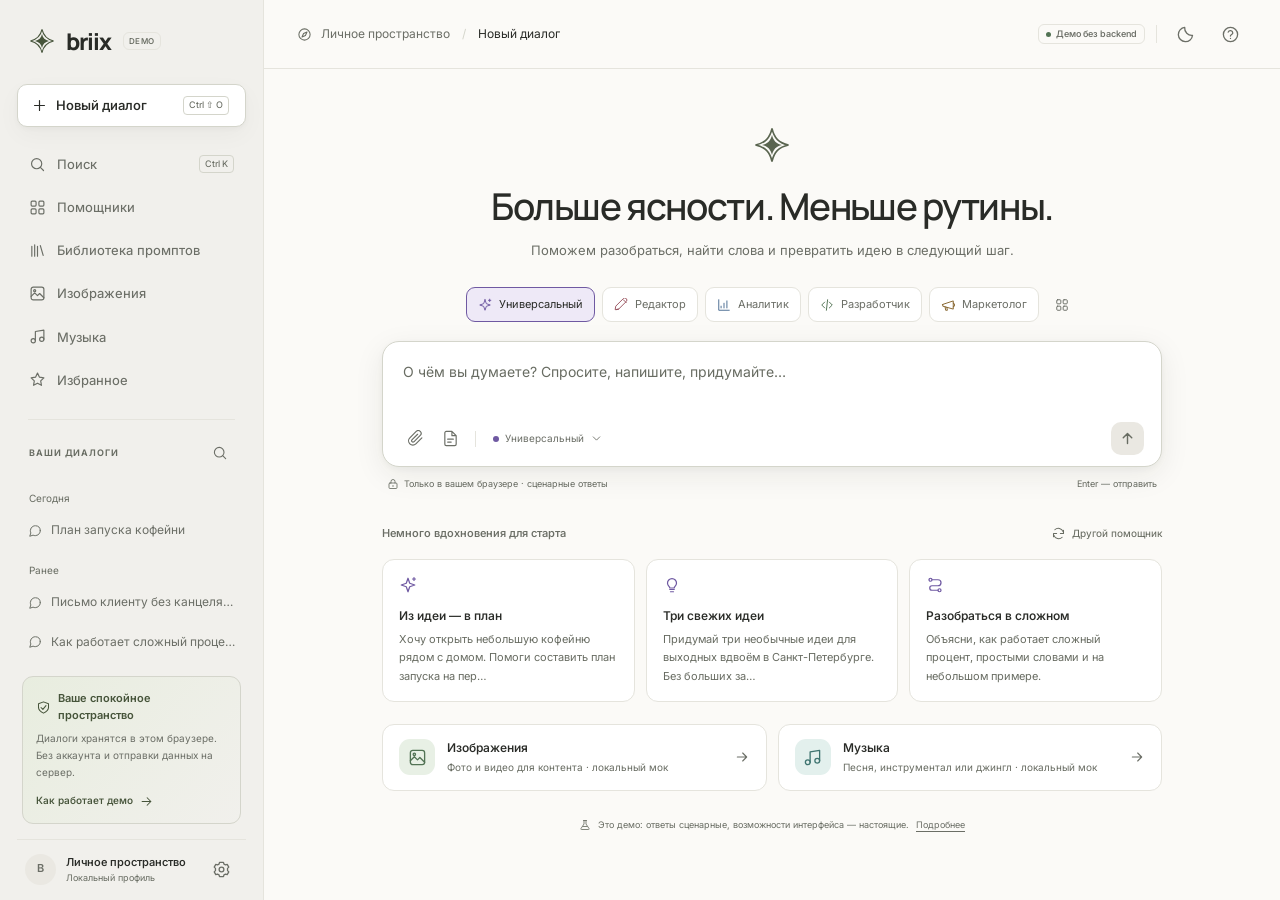
==== index.html @ 5832ba16 "Merge pull request #29 from bestdeejay-design/feat/media-live feat: приватный live-контур медиа-помо" ====
<!doctype html>
<html lang="ru">
<head>
  <meta charset="utf-8">
  <meta name="viewport" content="width=device-width, initial-scale=1, viewport-fit=cover">
  <meta name="theme-color" content="#fbfaf7">
  <meta name="description" content="BRIIX — пространство для идей. Выберите помощника, попробуйте диалог и сохраните удачный результат. Интерактивное демо без backend.">
  <meta name="robots" content="noindex, nofollow">
  <title>BRIIX — ваше пространство для идей</title>
  <link rel="icon" type="image/svg+xml" href="site/assets/img/favicon.svg">
  <link rel="stylesheet" href="demo.css">
  <link rel="stylesheet" href="media.css">
  <link rel="stylesheet" href="music.css">
  <script>
    document.documentElement.classList.add('js');
    try {
      const saved = JSON.parse(localStorage.getItem('briix-workspace-v2') || '{}');
      const requested = saved.settings?.theme;
      const theme = ['light', 'dark', 'system'].includes(requested) ? requested : 'light';
      document.documentElement.dataset.theme = theme === 'system' ? (matchMedia('(prefers-color-scheme: dark)').matches ? 'dark' : 'light') : theme;
    } catch (_) { document.documentElement.dataset.theme = 'light'; }
  </script>
</head>
<body>
  <a class="skip-link" href="#main-content">Перейти к содержимому</a>
  <div class="workspace" id="workspace">
    <aside class="sidebar" id="sidebar" aria-label="Навигация и история диалогов"></aside>
    <div class="main-shell">
      <header class="topbar" id="topbar"></header>
      <main id="main-content" class="main-content" tabindex="-1"></main>
    </div>
  </div>
  <button class="sidebar-scrim" id="sidebar-scrim" aria-label="Закрыть меню" hidden></button>
  <dialog class="modal" id="modal" aria-labelledby="modal-title"></dialog>
  <dialog class="search-modal" id="search-modal" aria-label="Поиск по пространству"></dialog>
  <div class="toast-region" id="toasts" role="status" aria-live="polite" aria-atomic="false"></div>
  <input type="file" id="file-input" multiple accept=".txt,.md,.csv,.json,.pdf,.png,.jpg,.jpeg,.webp" hidden>
  <input type="file" id="import-input" accept=".json,application/json" hidden>
  <noscript><div class="noscript">Для интерактивного демо нужен JavaScript. Всё работает локально, без регистрации и отправки данных на сервер.</div></noscript>
  <script src="demo-data.js"></script>
  <script src="media.js"></script>
  <script src="music.js"></script>
  <script src="media-live.js"></script>
  <script src="demo.js"></script>
</body>
</html>
---- demo.css ----
/* BRIIX workspace — self-contained demo, local fonts, no external assets. */
[hidden] { display: none !important; }
@font-face { font-family: Inter; font-style: normal; font-display: swap; font-weight: 100 900; src: url('site/assets/fonts/inter-cyrillic-wght-normal.woff2') format('woff2'); unicode-range: U+0301,U+0400-045F,U+0490-0491,U+04B0-04B1,U+2116; }
@font-face { font-family: Inter; font-style: normal; font-display: swap; font-weight: 100 900; src: url('site/assets/fonts/inter-latin-wght-normal.woff2') format('woff2'); unicode-range: U+0000-00FF,U+0131,U+0152-0153,U+02BB-02BC,U+02C6,U+02DA,U+02DC,U+0304,U+0308,U+0329,U+2000-206F,U+20AC,U+2122,U+2191,U+2193,U+2212,U+2215,U+FEFF,U+FFFD; }
@font-face { font-family: Manrope; font-style: normal; font-display: swap; font-weight: 200 800; src: url('site/assets/fonts/manrope-cyrillic-wght-normal.woff2') format('woff2'); unicode-range: U+0301,U+0400-045F,U+0490-0491,U+04B0-04B1,U+2116; }
@font-face { font-family: Manrope; font-style: normal; font-display: swap; font-weight: 200 800; src: url('site/assets/fonts/manrope-latin-wght-normal.woff2') format('woff2'); unicode-range: U+0000-00FF,U+0131,U+0152-0153,U+02BB-02BC,U+02C6,U+02DA,U+02DC,U+0304,U+0308,U+0329,U+2000-206F,U+20AC,U+2122,U+2191,U+2193,U+2212,U+2215,U+FEFF,U+FFFD; }
:root {
  color-scheme: light;
  --bg: #fbfaf7; --sidebar: #f1f0ec; --surface: #ffffff; --surface-2: #f5f4f0; --surface-3: #eae8e2;
  --ink: #292b27; --muted: #6b6e66; --faint: #686c62; --line: #e5e4dd; --line-strong: #d4d5cb;
  --accent: #5a6550; --accent-hover: #46513d; --accent-soft: #e8eddf; --accent-ink: #46543a; --on-accent: #ffffff;
  --violet: #6f59a2; --violet-soft: #eee9f7; --rose: #99545f; --rose-soft: #f7e9ec;
  --blue: #4b6e93; --blue-soft: #e7eff7; --green: #527354; --green-soft: #e8f0e5;
  --amber: #87652e; --amber-soft: #f6eedc; --teal: #3e7470; --teal-soft: #e3f0ed;
  --danger: #b45147; --danger-soft: #f9eae7; --warning: #805b20; --warning-soft: #f7f0df;
  --code-bg: #282d29; --code-ink: #e5eade; --overlay: rgba(30, 34, 28, .32);
  --shadow-sm: 0 2px 5px rgba(37, 42, 31, .03), 0 8px 24px rgba(37, 42, 31, .035);
  --shadow-md: 0 8px 30px rgba(37, 42, 31, .08), 0 2px 6px rgba(37, 42, 31, .04);
  --shadow-lg: 0 24px 90px rgba(25, 30, 22, .18);
  --font: Inter, -apple-system, BlinkMacSystemFont, 'Segoe UI', sans-serif;
  --display: Manrope, Inter, sans-serif; --mono: 'SFMono-Regular', Consolas, 'Liberation Mono', monospace;
  --sidebar-w: 264px; --radius: 14px; --reader-size: 14px;
  --ease-out: cubic-bezier(.22, 1, .36, 1); --ease-standard: cubic-bezier(.2, 0, 0, 1);
  --motion-fast: .16s; --motion-base: .24s; --motion-reveal: .4s;
  --code-line: rgba(255, 255, 255, .1); --code-hover: rgba(255, 255, 255, .1); --switch-shadow: rgba(0, 0, 0, .12);
}
[data-theme='dark'] {
  color-scheme: dark;
  /* Премиальный матовый чёрный: 3 нейтральные ступени (near-black, Geist/Linear-паттерн),
     без hue в фоне/карточках/линиях. Глубину дают rgba-бордеры, не светлые заливки. */
  --bg: #0d0e10; --sidebar: #0a0b0c; --surface: #141619; --surface-2: #1a1d21; --surface-3: #23262b;
  --ink: #eceef2; --muted: #a6aab3; --faint: #89909a; --line: rgba(255, 255, 255, .08); --line-strong: rgba(255, 255, 255, .14);
  --accent: #b3c49c; --accent-hover: #c2d2ac; --accent-soft: rgba(182, 199, 161, .10); --accent-ink: #cfddbb; --on-accent: #161a11;
  --violet: #c3b2e8; --violet-soft: rgba(195, 178, 232, .10); --rose: #e8b0bc; --rose-soft: rgba(232, 176, 188, .10);
  --blue: #a9c6e6; --blue-soft: rgba(169, 198, 230, .10); --green: #b3cdab; --green-soft: rgba(179, 205, 171, .10);
  --amber: #e3c68b; --amber-soft: rgba(227, 198, 139, .10); --teal: #a4d0c9; --teal-soft: rgba(164, 208, 201, .10);
  --danger: #efaaa0; --danger-soft: rgba(239, 170, 160, .10); --warning: #e4c98f; --warning-soft: rgba(228, 201, 143, .10);
  --code-bg: #08090b; --code-ink: #e3e6ea; --overlay: rgba(0, 0, 0, .66);
  --shadow-sm: 0 2px 8px rgba(0, 0, 0, .32); --shadow-md: 0 8px 30px rgba(0, 0, 0, .48); --shadow-lg: 0 24px 90px rgba(0, 0, 0, .62);
}
* { box-sizing: border-box; }
html, body { margin: 0; height: 100%; }
body { font-family: var(--font); color: var(--ink); background: var(--bg); font-size: 14px; line-height: 1.55; -webkit-font-smoothing: antialiased; }
button, input, textarea, select { font: inherit; color: inherit; }
button, a, input, textarea, select { -webkit-tap-highlight-color: transparent; }
button { cursor: pointer; }
button { border: 0; background: none; }
button:disabled { cursor: not-allowed; opacity: .45; }
a { color: inherit; text-decoration: none; }
button, a { touch-action: manipulation; }
button, a, input, textarea, select { outline: none; }
:focus-visible { outline: 3px solid var(--accent); outline-offset: 3px; }
input:focus-visible, textarea:focus-visible, select:focus-visible { outline-offset: 1px; }
::selection { background: var(--accent-soft); color: var(--accent-ink); }
svg.icon { width: 19px; height: 19px; flex: 0 0 auto; fill: none; stroke: currentColor; stroke-width: 1.65; stroke-linecap: round; stroke-linejoin: round; vertical-align: middle; }
h1, h2, h3, p { margin-top: 0; }
h1, h2, h3 { font-family: var(--display); }
.sr-only { position: absolute; width: 1px; height: 1px; padding: 0; margin: -1px; overflow: hidden; clip: rect(0,0,0,0); white-space: nowrap; border: 0; }
.skip-link { position: fixed; top: -70px; left: 20px; z-index: 200; padding: 12px 20px; border-radius: 10px; background: var(--accent); color: var(--on-accent); }
.skip-link:focus { top: 12px; }
.muted { color: var(--muted); } .faint { color: var(--faint); }
.eyebrow { font-size: 10px; font-weight: 650; letter-spacing: .13em; text-transform: uppercase; color: var(--faint); }
.icon-btn { display: inline-flex; align-items: center; justify-content: center; width: 34px; height: 34px; border-radius: 9px; color: var(--muted); flex: 0 0 auto; transition: background var(--motion-fast) var(--ease-standard), color var(--motion-fast) var(--ease-standard); }
.icon-btn:hover { background: var(--surface-3); color: var(--ink); }
.icon-btn.active { color: var(--accent-ink); background: var(--accent-soft); }
.icon-btn.small { width: 28px; height: 28px; border-radius: 7px; }
.icon-btn.small .icon { width: 16px; height: 16px; }
.btn { display: inline-flex; align-items: center; justify-content: center; gap: 8px; padding: 10px 16px; border: 1px solid var(--line-strong); border-radius: 10px; font-size: 13px; font-weight: 550; background: var(--surface); transition: background var(--motion-fast) var(--ease-standard), transform var(--motion-fast) var(--ease-out), box-shadow var(--motion-fast) var(--ease-standard); min-height: 40px; }
.btn:hover { background: var(--surface-2); box-shadow: var(--shadow-sm); }
.btn:active { transform: translateY(1px); }
.btn.primary { background: var(--accent); border-color: var(--accent); color: var(--on-accent); }
.btn.primary:hover { background: var(--accent-hover); }
.btn.danger { color: var(--danger); border-color: var(--danger); background: var(--danger-soft); }
.btn.small { min-height: 34px; padding: 6px 12px; font-size: 12px; }
.text-btn { display: inline-flex; align-items: center; gap: 6px; font-size: 12px; font-weight: 550; color: var(--accent-ink); padding: 5px 0; }
.text-btn:hover { text-decoration: underline; text-underline-offset: 3px; }
.text-btn .icon { width: 15px; height: 15px; }
kbd { font-family: var(--font); font-size: 10px; font-weight: 450; color: var(--faint); border: 1px solid var(--line-strong); border-radius: 4px; padding: 1px 5px; line-height: 1.6; white-space: nowrap; }
.badge { display: inline-flex; align-items: center; gap: 5px; border: 1px solid var(--line); background: var(--surface); border-radius: 6px; padding: 2px 7px; font-size: 10px; font-weight: 550; color: var(--muted); white-space: nowrap; }
.badge .dot { width: 5px; height: 5px; border-radius: 50%; background: var(--green); }
.tone-violet { --tone: var(--violet); --tone-soft: var(--violet-soft); }
.tone-rose { --tone: var(--rose); --tone-soft: var(--rose-soft); }
.tone-blue { --tone: var(--blue); --tone-soft: var(--blue-soft); }
.tone-green { --tone: var(--green); --tone-soft: var(--green-soft); }
.tone-amber { --tone: var(--amber); --tone-soft: var(--amber-soft); }
.tone-teal { --tone: var(--teal); --tone-soft: var(--teal-soft); }
.avatar { display: inline-flex; align-items: center; justify-content: center; width: 36px; height: 36px; border-radius: 11px; background: var(--tone-soft, var(--accent-soft)); color: var(--tone, var(--accent-ink)); flex: 0 0 auto; }
.avatar .icon { width: 19px; height: 19px; }
.avatar.large { width: 48px; height: 48px; border-radius: 14px; }
.avatar.large .icon { width: 25px; height: 25px; }
.avatar.small { width: 28px; height: 28px; border-radius: 8px; }
.avatar.small .icon { width: 15px; height: 15px; }
/* Shell */
.workspace { display: flex; height: 100dvh; min-height: 420px; overflow: hidden; }
.sidebar { width: var(--sidebar-w); flex: 0 0 var(--sidebar-w); background: var(--sidebar); border-right: 1px solid var(--line); display: flex; flex-direction: column; padding: 27px 17px 14px; z-index: 40; }
.brand { display: flex; align-items: center; gap: 10px; padding: 0 11px; width: fit-content; }
.brand-mark { width: 28px; height: 28px; color: var(--accent-ink); }
.brand-name { font-family: var(--display); font-size: 23px; font-weight: 800; letter-spacing: -.9px; line-height: 1; }
.brand .badge { margin-left: 1px; font-size: 8px; padding: 2px 5px; letter-spacing: .07em; background: transparent; color: var(--faint); }
.new-chat { margin: 29px 0 17px; justify-content: flex-start; background: var(--surface); min-height: 43px; border-color: var(--line-strong); box-shadow: var(--shadow-sm); padding-left: 13px; }
.new-chat .icon { width: 17px; height: 17px; }
.new-chat kbd { margin-left: auto; font-size: 9px; }
.nav-list { display: grid; gap: 3px; }
.nav-item { display: flex; align-items: center; gap: 11px; padding: 10px 12px; border-radius: 9px; color: var(--muted); font-size: 13px; font-weight: 450; width: 100%; text-align: left; transition: background var(--motion-fast) var(--ease-standard), color var(--motion-fast) var(--ease-standard); }
.nav-item .icon { width: 17px; height: 17px; }
.nav-item:hover { background: var(--surface-3); color: var(--ink); }
.nav-item.active { background: var(--accent-soft); color: var(--accent-ink); font-weight: 600; }
.nav-item .nav-count { margin-left: auto; font-size: 10px; color: var(--faint); }
.nav-item kbd { margin-left: auto; font-size: 9px; }
.sidebar-divider { height: 1px; background: var(--line); margin: 19px 11px; }
.history-heading { display: flex; align-items: center; justify-content: space-between; padding: 0 12px; margin: 0 0 10px; }
.history-heading .eyebrow { font-size: 9px; letter-spacing: .1em; }
.history-list { overflow-y: auto; min-height: 70px; flex: 1; scrollbar-width: thin; scrollbar-color: var(--line-strong) transparent; }
.history-group { margin: 14px 12px 6px; font-size: 10px; color: var(--faint); }
.history-item { display: flex; align-items: center; gap: 9px; padding: 9px 11px; margin-bottom: 3px; border-radius: 8px; color: var(--muted); font-size: 12px; min-height: 36px; }
.history-item > .icon { width: 14px; height: 14px; color: var(--faint); }
.history-item:hover { background: var(--surface-3); color: var(--ink); }
.history-item.active { background: var(--surface-3); color: var(--ink); }
.history-item .history-title { white-space: nowrap; overflow: hidden; text-overflow: ellipsis; flex: 1; }
.history-item .favorite-mini { width: 11px; height: 11px; color: var(--amber); fill: var(--amber); }
.history-empty { font-size: 11px; color: var(--faint); padding: 10px 12px; }
.local-card { margin: 18px 5px 15px; padding: 13px; border: 1px solid var(--line-strong); border-radius: 11px; background: linear-gradient(130deg, var(--accent-soft), transparent); }
.local-card-head { display: flex; align-items: center; gap: 7px; font-size: 11px; font-weight: 600; color: var(--accent-ink); }
.local-card-head .icon { width: 15px; height: 15px; }
.local-card p { font-size: 10px; line-height: 1.7; color: var(--muted); margin: 6px 0 7px; }
.local-card .text-btn { font-size: 10px; padding: 0; }
.profile { display: flex; align-items: center; gap: 10px; padding: 12px 8px 0; border-top: 1px solid var(--line); }
.profile-avatar { width: 31px; height: 31px; border-radius: 50%; background: var(--surface-3); color: var(--muted); display: grid; place-items: center; font-size: 11px; font-weight: 600; }
.profile-info { flex: 1; min-width: 0; }
.profile-name { font-size: 11px; font-weight: 550; overflow: hidden; text-overflow: ellipsis; white-space: nowrap; }
.profile-caption { font-size: 9px; color: var(--faint); }
.main-shell { flex: 1; min-width: 0; display: flex; flex-direction: column; position: relative; }
.topbar { height: 69px; flex: 0 0 69px; display: flex; align-items: center; justify-content: space-between; gap: 15px; padding: 0 33px; border-bottom: 1px solid var(--line); background: var(--bg); z-index: 10; }
.breadcrumb { display: flex; align-items: center; gap: 9px; font-size: 12px; min-width: 0; color: var(--muted); }
.breadcrumb > .icon { width: 15px; height: 15px; color: var(--faint); }
.breadcrumb .slash { color: var(--line-strong); margin: 0 3px; }
.breadcrumb-current { color: var(--ink); overflow: hidden; text-overflow: ellipsis; white-space: nowrap; max-width: 360px; }
.topbar-actions { display: flex; align-items: center; gap: 11px; flex-shrink: 0; }
.topbar-actions .badge { background: transparent; font-size: 9px; }
.topbar-separator { width: 1px; height: 18px; background: var(--line); }
.mobile-menu { display: none; }
.main-content { flex: 1; min-height: 0; overflow-y: auto; scrollbar-width: thin; scrollbar-color: var(--line-strong) transparent; scroll-behavior: smooth; position: relative; outline: none; }
.page { max-width: 1100px; margin: 0 auto; padding: 42px 48px 50px; animation: enter var(--motion-base) var(--ease-out) both; }
.page-header { display: flex; justify-content: space-between; align-items: flex-start; gap: 20px; margin-bottom: 28px; }
.page-header h1 { font-size: 29px; letter-spacing: -.9px; font-weight: 650; line-height: 1.3; margin: 7px 0 9px; }
.page-header p { color: var(--muted); font-size: 13px; margin: 0; max-width: 570px; line-height: 1.8; }
.page-header .btn { margin-top: 17px; flex-shrink: 0; }
/* Welcome */
.home { max-width: 850px; margin: 0 auto; padding: clamp(30px, 6vh, 65px) 35px 28px; animation: enter var(--motion-reveal) var(--ease-out) both; }
.home-intro { text-align: center; margin-bottom: 27px; }
.greeting-mark { width: 43px; height: 43px; margin: 0 auto 16px; color: var(--accent); display: grid; place-items: center; }
.greeting-mark svg { width: 40px; height: 40px; }
.home h1 { font-family: var(--display); font-size: clamp(28px, 3vw, 37px); line-height: 1.3; letter-spacing: -1.3px; font-weight: 550; margin: 0 0 10px; }
.home-intro p { color: var(--muted); font-size: 13px; margin: 0; }
.assistant-strip { display: flex; align-items: center; justify-content: center; gap: 7px; flex-wrap: wrap; margin: 0 0 19px; }
.assistant-chip { display: inline-flex; align-items: center; gap: 7px; padding: 8px 11px; border: 1px solid var(--line); background: var(--surface); border-radius: 9px; font-size: 11px; color: var(--muted); transition: border-color var(--motion-fast) var(--ease-standard), background var(--motion-fast) var(--ease-standard), transform var(--motion-fast) var(--ease-out); }
.assistant-chip .icon { width: 14px; height: 14px; color: var(--tone); }
.assistant-chip:hover { border-color: var(--tone); transform: translateY(-1px); }
.assistant-chip.selected { background: var(--tone-soft); border-color: var(--tone); color: var(--ink); }
.assistant-chip.more { padding: 8px; background: transparent; border-color: transparent; }
.composer { background: var(--surface); border: 1px solid var(--line-strong); border-radius: 17px; box-shadow: var(--shadow-md); padding: 17px 17px 11px; transition: border-color var(--motion-base) var(--ease-standard), box-shadow var(--motion-base) var(--ease-standard); position: relative; }
.composer:focus-within { border-color: var(--accent); box-shadow: 0 0 0 3px var(--accent-soft), var(--shadow-md); }
.composer.dragging { border: 2px dashed var(--accent); background: var(--accent-soft); }
.composer textarea { display: block; width: 100%; min-height: 63px; max-height: 180px; resize: none; border: 0; background: transparent; padding: 1px 3px 10px; font-size: 14px; line-height: 1.75; outline: none; overflow-y: auto; scrollbar-width: thin; }
.composer textarea:focus-visible { outline: none; }
.composer textarea::placeholder { color: var(--faint); }
.composer-toolbar { display: flex; align-items: center; justify-content: space-between; gap: 8px; }
.composer-left { display: flex; align-items: center; gap: 5px; min-width: 0; }
.composer-toolbar .icon-btn { width: 30px; height: 30px; }
.composer-toolbar .icon-btn .icon { width: 17px; height: 17px; }
.composer-divider { height: 16px; width: 1px; background: var(--line); margin: 0 5px; }
.assistant-select { display: inline-flex; align-items: center; gap: 6px; border-radius: 7px; padding: 5px 7px; font-size: 10px; color: var(--muted); max-width: 210px; }
.assistant-select:hover { background: var(--surface-2); }
.assistant-select .icon { width: 13px; height: 13px; }
.assistant-select .assistant-dot { width: 6px; height: 6px; background: var(--tone); border-radius: 50%; }
.assistant-select .select-name { overflow: hidden; text-overflow: ellipsis; white-space: nowrap; }
.send-btn { width: 33px; height: 33px; display: grid; place-items: center; border-radius: 10px; background: var(--accent); color: var(--on-accent); transition: background var(--motion-fast) var(--ease-standard), transform var(--motion-fast) var(--ease-out); flex-shrink: 0; }
.send-btn:hover { background: var(--accent-hover); transform: translateY(-1px); }
.send-btn:disabled { background: var(--surface-3); color: var(--faint); opacity: 1; }
.send-btn .icon { width: 17px; height: 17px; stroke-width: 2; }
.composer-context { display: flex; align-items: center; justify-content: space-between; gap: 10px; font-size: 9px; color: var(--faint); padding: 10px 5px 0; }
.composer-context span { display: inline-flex; align-items: center; gap: 5px; }
.composer-context .icon { width: 12px; height: 12px; }
.composer-context .char-limit.near { color: var(--warning); }
.attachment-list { display: flex; flex-wrap: wrap; gap: 6px; margin-bottom: 10px; }
.attachment-list:empty { display: none; }
.attachment-chip { display: inline-flex; align-items: center; gap: 7px; padding: 6px 8px; background: var(--surface-2); border: 1px solid var(--line); border-radius: 8px; max-width: 220px; font-size: 10px; }
.attachment-chip > .icon { width: 15px; height: 15px; color: var(--accent); }
.attachment-chip .attachment-name { overflow: hidden; text-overflow: ellipsis; white-space: nowrap; }
.attachment-chip .icon-btn { width: 19px; height: 19px; }
.attachment-chip .icon-btn .icon { width: 12px; height: 12px; }
.attachment-note { font-size: 10px; color: var(--muted); margin: -2px 0 10px; }
.quick-heading { display: flex; align-items: center; justify-content: space-between; margin: 30px 0 12px; }
.quick-heading h2 { font-family: var(--font); font-size: 11px; font-weight: 550; margin: 0; color: var(--muted); }
.quick-heading .text-btn { font-size: 10px; color: var(--faint); font-weight: 450; }
.quick-grid { display: grid; grid-template-columns: repeat(3, 1fr); gap: 11px; }
.quick-card { text-align: left; padding: 16px; border: 1px solid var(--line); border-radius: 12px; background: var(--surface); min-height: 121px; display: flex; flex-direction: column; align-items: flex-start; transition: border-color var(--motion-base) var(--ease-standard), transform var(--motion-base) var(--ease-out), box-shadow var(--motion-base) var(--ease-standard); }
.quick-card:hover { border-color: var(--line-strong); transform: translateY(-3px); box-shadow: var(--shadow-md); }
.quick-card > .icon { width: 18px; height: 18px; color: var(--tone); margin-bottom: 13px; }
.quick-card strong { font-size: 12px; font-weight: 550; margin-bottom: 5px; }
.quick-card span { font-size: 11px; color: var(--faint); line-height: 1.65; }
.studio-links { display: grid; grid-template-columns: 1fr 1fr; gap: 11px; margin-top: 22px; }
.studio-link { display: flex; align-items: center; gap: 12px; padding: 14px 16px; border: 1px solid var(--line); border-radius: 12px; background: var(--surface); transition: border-color var(--motion-base) var(--ease-standard), box-shadow var(--motion-base) var(--ease-standard); }
.studio-link:hover { border-color: var(--line-strong); box-shadow: var(--shadow-sm); }
.studio-link-text { display: flex; flex-direction: column; gap: 3px; flex: 1; min-width: 0; }
.studio-link-text strong { font-size: 12px; font-weight: 550; }
.studio-link-text small { font-size: 10px; color: var(--faint); }
.studio-link > .icon { width: 16px; height: 16px; color: var(--muted); }
.home-bottom { display: flex; align-items: center; justify-content: center; gap: 7px; margin-top: 27px; font-size: 9px; color: var(--faint); }
.home-bottom .icon { width: 12px; height: 12px; }
.home-bottom button { font-size: 9px; color: var(--muted); text-decoration: underline; text-underline-offset: 3px; padding: 0; }
/* Assistant and prompt catalogs */
.filter-bar { display: flex; align-items: center; justify-content: space-between; gap: 15px; margin-bottom: 23px; flex-wrap: wrap; }
.tabs { display: flex; gap: 4px; flex-wrap: wrap; }
.tab { padding: 7px 12px; border-radius: 8px; font-size: 11px; color: var(--muted); border: 1px solid transparent; }
.tab:hover { background: var(--surface-2); }
.tab.active { background: var(--surface); border-color: var(--line-strong); color: var(--ink); box-shadow: var(--shadow-sm); }
.inline-search { display: flex; align-items: center; gap: 8px; border: 1px solid var(--line); background: var(--surface); border-radius: 9px; padding: 7px 11px; min-width: 200px; }
.inline-search .icon { width: 15px; height: 15px; color: var(--faint); }
.inline-search input { border: 0; outline: none; background: transparent; width: 100%; font-size: 11px; }
.inline-search:focus-within { border-color: var(--accent); }
.assistant-grid { display: grid; grid-template-columns: repeat(3, 1fr); gap: 15px; }
.assistant-card { border: 1px solid var(--line); border-radius: 15px; padding: 22px; background: var(--surface); display: flex; flex-direction: column; transition: transform var(--motion-base) var(--ease-out), box-shadow var(--motion-base) var(--ease-standard), border-color var(--motion-base) var(--ease-standard); position: relative; }
.assistant-card:hover { transform: translateY(-3px); box-shadow: var(--shadow-md); border-color: var(--tone); }
.assistant-card.selected { border-color: var(--accent); }
.assistant-card-top { display: flex; align-items: center; justify-content: space-between; margin-bottom: 19px; }
.assistant-card .card-label { font-size: 9px; color: var(--faint); }
.assistant-card h2 { font-size: 17px; letter-spacing: -.4px; font-weight: 650; margin-bottom: 8px; }
.assistant-card p { font-size: 12px; line-height: 1.85; color: var(--muted); margin-bottom: 17px; flex: 1; }
.skill-list { display: flex; gap: 5px; flex-wrap: wrap; margin-bottom: 20px; }
.skill { font-size: 9px; color: var(--tone); background: var(--tone-soft); padding: 3px 7px; border-radius: 5px; }
.assistant-card-actions { display: flex; gap: 8px; align-items: center; }
.assistant-card-actions .btn { flex: 1; font-size: 10px; min-height: 34px; padding: 7px 9px; }
.assistant-card-actions .icon-btn { border: 1px solid var(--line); }
.catalog-note { display: flex; align-items: flex-start; gap: 9px; padding: 15px 17px; margin-top: 23px; border: 1px solid var(--line); border-radius: 11px; color: var(--muted); font-size: 10px; line-height: 1.8; background: var(--surface-2); }
.catalog-note .icon { width: 16px; height: 16px; margin-top: 2px; color: var(--accent); }
.prompt-grid { display: grid; grid-template-columns: repeat(3, 1fr); gap: 14px; }
.prompt-card { background: var(--surface); border: 1px solid var(--line); border-radius: 13px; padding: 18px; display: flex; flex-direction: column; transition: box-shadow var(--motion-base) var(--ease-standard), border-color var(--motion-base) var(--ease-standard); }
.prompt-card:hover { box-shadow: var(--shadow-md); border-color: var(--line-strong); }
.prompt-card-top { display: flex; align-items: center; justify-content: space-between; margin-bottom: 15px; }
.prompt-card-top .eyebrow { font-size: 8px; letter-spacing: .08em; }
.prompt-card h2 { font-size: 13px; font-weight: 650; letter-spacing: -.2px; margin-bottom: 8px; }
.prompt-card p { font-size: 11px; line-height: 1.8; color: var(--muted); flex: 1; margin-bottom: 16px; }
.prompt-card-bottom { display: flex; align-items: center; justify-content: space-between; gap: 8px; }
.prompt-author { display: flex; align-items: center; gap: 6px; font-size: 9px; color: var(--faint); }
.prompt-card-bottom .text-btn { font-size: 10px; }
/* Conversation */
.chat-page { max-width: 850px; margin: 0 auto; padding: 24px 35px 22px; min-height: 100%; display: flex; flex-direction: column; }
.chat-meta { display: flex; align-items: center; justify-content: space-between; gap: 10px; margin-bottom: 27px; padding-bottom: 16px; border-bottom: 1px solid var(--line); }
.chat-meta-left { display: flex; align-items: center; gap: 8px; font-size: 10px; color: var(--muted); }
.chat-meta-actions { display: flex; align-items: center; gap: 3px; }
.chat-meta .badge { font-size: 8px; }
.messages { display: flex; flex-direction: column; gap: 28px; padding-bottom: 28px; }
.message { display: flex; gap: 12px; align-items: flex-start; animation: enter var(--motion-base) var(--ease-out) both; }
.message.user { justify-content: flex-end; padding-left: 55px; }
.user-bubble { background: var(--surface-3); border-radius: 15px 15px 4px 15px; padding: 12px 17px; max-width: 640px; font-size: 13px; line-height: 1.8; white-space: pre-wrap; overflow-wrap: anywhere; }
.message.assistant { padding-right: 15px; }
.message-body { flex: 1; min-width: 0; }
.message-heading { display: flex; align-items: center; gap: 8px; min-height: 28px; margin-bottom: 10px; }
.message-heading strong { font-size: 11px; font-weight: 600; }
.message-heading .badge { font-size: 8px; padding: 1px 5px; background: transparent; }
.message-heading time { font-size: 9px; color: var(--faint); margin-left: auto; }
.message-actions { display: flex; align-items: center; gap: 2px; margin-top: 13px; }
.message-actions .icon-btn { width: 28px; height: 28px; }
.message-actions .icon { width: 14px; height: 14px; }
.message-actions .action-divider { height: 13px; width: 1px; background: var(--line); margin: 0 6px; }
.message-actions .text-btn { font-size: 10px; color: var(--muted); margin-left: 6px; }
.message-actions .feedback-note { font-size: 9px; color: var(--faint); margin-left: 6px; }
.message-error { border: 1px solid var(--danger); background: var(--danger-soft); border-radius: 11px; padding: 15px; font-size: 12px; }
.message-error strong { display: flex; align-items: center; gap: 7px; color: var(--danger); margin-bottom: 6px; }
.message-error p { color: var(--muted); font-size: 11px; margin-bottom: 12px; }
.stopped-note { font-size: 10px; color: var(--warning); display: flex; align-items: center; gap: 5px; margin-top: 10px; }
.stopped-note .icon { width: 13px; height: 13px; }
.typing { display: flex; align-items: center; gap: 5px; height: 30px; color: var(--muted); font-size: 11px; }
.typing-dots { display: inline-flex; gap: 3px; margin-right: 6px; }
.typing-dots i { width: 4px; height: 4px; border-radius: 50%; background: var(--accent); animation: pulse 1s infinite; }
.typing-dots i:nth-child(2) { animation-delay: .15s; } .typing-dots i:nth-child(3) { animation-delay: .3s; }
.streaming-caret { display: inline-block; width: 5px; height: 13px; background: var(--accent); margin-left: 3px; vertical-align: middle; animation: pulse .8s infinite; }
.chat-composer-wrap { margin-top: auto; position: sticky; bottom: 0; padding: 15px 0 0; background: linear-gradient(transparent, var(--bg) 15px); z-index: 5; }
.chat-composer-wrap .composer { border-radius: 14px; box-shadow: var(--shadow-sm); padding-top: 13px; }
.chat-composer-wrap textarea { min-height: 43px; max-height: 130px; font-size: 12px; }
.chat-disclaimer { text-align: center; color: var(--faint); font-size: 9px; padding-top: 9px; }
.followups { display: flex; flex-wrap: wrap; gap: 6px; margin: -9px 0 20px 40px; }
.followup { font-size: 10px; color: var(--muted); border: 1px solid var(--line); border-radius: 7px; padding: 6px 9px; background: var(--surface); }
.followup:hover { border-color: var(--accent); color: var(--accent-ink); }
/* Safe markdown renderer */
.prose { font-size: var(--reader-size); line-height: 1.85; overflow-wrap: anywhere; }
.prose h2 { font-size: 18px; line-height: 1.45; letter-spacing: -.45px; font-weight: 650; margin: 20px 0 12px; }
.prose h2:first-child { margin-top: 0; }
.prose h3 { font-size: 14px; line-height: 1.6; font-weight: 650; margin: 19px 0 8px; }
.prose p { margin: 0 0 12px; }
.prose strong { font-weight: 650; }
.prose ul, .prose ol { padding-left: 22px; margin: 8px 0 15px; }
.prose li { padding-left: 3px; margin: 5px 0; }
.prose li::marker { color: var(--muted); }
.prose blockquote { border-left: 3px solid var(--accent); background: var(--accent-soft); padding: 12px 16px; margin: 16px 0; border-radius: 0 8px 8px 0; color: var(--accent-ink); }
.prose code { font-family: var(--mono); font-size: .87em; background: var(--surface-3); padding: 2px 5px; border-radius: 4px; }
.prose .table-scroll { overflow-x: auto; margin: 15px 0; border: 1px solid var(--line); border-radius: 9px; }
.prose table { width: 100%; border-collapse: collapse; font-size: 11px; line-height: 1.75; }
.prose th { background: var(--surface-2); font-weight: 600; text-align: left; }
.prose td, .prose th { padding: 9px 12px; border-bottom: 1px solid var(--line); min-width: 85px; }
.prose tr:last-child td { border-bottom: 0; }
.code-block { margin: 15px 0; border-radius: 10px; overflow: hidden; background: var(--code-bg); color: var(--code-ink); }
.code-head { display: flex; align-items: center; justify-content: space-between; padding: 7px 13px; border-bottom: 1px solid var(--code-line); font-family: var(--mono); font-size: 10px; color: var(--code-ink); }
.code-head button { color: var(--code-ink); display: flex; align-items: center; gap: 5px; font-family: var(--font); font-size: 9px; padding: 3px 5px; border-radius: 4px; }
.code-head button:hover { background: var(--code-hover); }
.code-head .icon { width: 12px; height: 12px; }
.prose pre { margin: 0; padding: 15px; overflow-x: auto; font-size: 11px; line-height: 1.8; scrollbar-width: thin; }
.prose pre code { background: none; padding: 0; border-radius: 0; font-size: inherit; }
/* Favorites and empty states */
.empty-state { text-align: center; padding: 65px 25px; border: 1px dashed var(--line-strong); border-radius: 16px; background: var(--surface-2); }
.empty-state .empty-icon { width: 55px; height: 55px; display: grid; place-items: center; margin: 0 auto 18px; background: var(--accent-soft); color: var(--accent); border-radius: 17px; }
.empty-state .empty-icon .icon { width: 25px; height: 25px; }
.empty-state h2 { font-size: 19px; font-weight: 600; letter-spacing: -.4px; margin-bottom: 8px; }
.empty-state p { font-size: 12px; color: var(--muted); max-width: 380px; margin: 0 auto 20px; line-height: 1.8; }
.saved-list { display: grid; gap: 12px; }
.saved-card { display: flex; gap: 15px; align-items: flex-start; background: var(--surface); border: 1px solid var(--line); border-radius: 12px; padding: 18px; }
.saved-card-body { flex: 1; min-width: 0; }
.saved-card h2 { font-size: 13px; font-weight: 600; margin: 0 0 6px; }
.saved-card p { font-size: 11px; color: var(--muted); margin-bottom: 10px; display: -webkit-box; -webkit-line-clamp: 2; -webkit-box-orient: vertical; overflow: hidden; }
.saved-card-meta { display: flex; align-items: center; gap: 8px; font-size: 9px; color: var(--faint); }
.saved-card-actions { display: flex; gap: 4px; }
/* Settings */
.settings-layout { display: grid; grid-template-columns: 175px 1fr; gap: 35px; }
.settings-nav { display: flex; flex-direction: column; gap: 4px; align-self: start; position: sticky; top: 25px; }
.settings-nav a { padding: 9px 12px; font-size: 11px; color: var(--muted); border-radius: 8px; }
.settings-nav a:hover { background: var(--surface-3); }
.settings-section { margin-bottom: 30px; scroll-margin-top: 25px; }
.settings-section h2 { font-size: 16px; font-weight: 650; letter-spacing: -.3px; margin-bottom: 6px; }
.settings-section > p { font-size: 11px; color: var(--muted); margin-bottom: 17px; }
.settings-card { background: var(--surface); border: 1px solid var(--line); border-radius: 13px; padding: 0 20px; }
.setting-row { display: flex; align-items: center; justify-content: space-between; gap: 25px; padding: 18px 0; border-bottom: 1px solid var(--line); }
.setting-row:last-child { border-bottom: 0; }
.setting-label { font-size: 12px; font-weight: 550; }
.setting-help { font-size: 11px; color: var(--muted); margin-top: 4px; line-height: 1.7; max-width: 380px; }
.setting-row select, .setting-row input[type='text'] { border: 1px solid var(--line-strong); border-radius: 8px; background: var(--surface-2); padding: 7px 10px; font-size: 11px; max-width: 175px; min-width: 135px; }
.theme-options { display: flex; gap: 6px; }
.theme-option { border: 1px solid var(--line); border-radius: 8px; padding: 7px 9px; display: flex; flex-direction: column; align-items: center; gap: 5px; font-size: 9px; color: var(--muted); min-width: 59px; }
.theme-option .icon { width: 16px; height: 16px; }
.theme-option.active { border-color: var(--accent); background: var(--accent-soft); color: var(--accent-ink); }
.switch { position: relative; display: inline-flex; width: 35px; height: 21px; flex-shrink: 0; cursor: pointer; }
.switch input { position: absolute; opacity: 0; width: 100%; height: 100%; margin: 0; cursor: pointer; }
.switch-track { width: 35px; height: 21px; border-radius: 20px; background: var(--line-strong); transition: background var(--motion-base) var(--ease-standard); pointer-events: none; }
.switch-track::after { content: ''; display: block; width: 15px; height: 15px; border-radius: 50%; background: var(--surface); margin: 3px; box-shadow: 0 1px 3px var(--switch-shadow); transition: transform var(--motion-base) var(--ease-out); }
.switch input:checked + .switch-track { background: var(--accent); }
.switch input:checked + .switch-track::after { transform: translateX(14px); }
.switch input:focus-visible + .switch-track { outline: 3px solid var(--accent); outline-offset: 3px; }
.data-actions { display: flex; gap: 8px; flex-wrap: wrap; margin-top: 15px; }
.data-actions .btn { font-size: 10px; }
.storage-meter { height: 4px; background: var(--surface-3); border-radius: 4px; overflow: hidden; margin: 13px 0 7px; }
.storage-meter span { display: block; height: 100%; background: var(--accent); min-width: 2px; }
.storage-caption { display: flex; justify-content: space-between; font-size: 9px; color: var(--faint); }
.settings-footer { font-size: 10px; color: var(--faint); border-top: 1px solid var(--line); padding-top: 18px; display: flex; justify-content: space-between; gap: 15px; }
/* Dialogs and search */
dialog { color: var(--ink); }
.modal, .search-modal { border: 1px solid var(--line); background: var(--surface); padding: 0; border-radius: 18px; box-shadow: var(--shadow-lg); width: min(520px, calc(100vw - 32px)); max-height: min(85dvh, 760px); overflow: auto; }
.modal::backdrop, .search-modal::backdrop { background: var(--overlay); backdrop-filter: blur(4px); }
.modal[open], .search-modal[open] { animation: modal-in var(--motion-base) var(--ease-out) both; }
.modal.wide { width: min(660px, calc(100vw - 32px)); }
.modal-head { display: flex; align-items: flex-start; justify-content: space-between; gap: 15px; padding: 24px 25px 0; }
.modal-head h2 { font-size: 20px; letter-spacing: -.5px; font-weight: 650; margin: 4px 0 0; }
.modal-head .icon-btn { margin: -4px -6px 0 0; }
.modal-body { padding: 18px 25px 25px; }
.modal-body > p { font-size: 12px; color: var(--muted); line-height: 1.85; }
.modal-actions { display: flex; justify-content: flex-end; gap: 8px; padding: 17px 25px; border-top: 1px solid var(--line); background: var(--surface-2); }
.modal-actions .btn { font-size: 11px; }
.modal-field { display: block; font-size: 11px; font-weight: 550; margin-bottom: 7px; }
.modal-input { width: 100%; border: 1px solid var(--line-strong); border-radius: 9px; background: var(--bg); padding: 10px 12px; font-size: 12px; }
.modal textarea.modal-input { min-height: 130px; resize: vertical; line-height: 1.8; }
.modal-detail-top { display: flex; align-items: center; gap: 13px; margin-bottom: 18px; }
.modal-detail-top h3 { font-size: 17px; margin: 0 0 3px; }
.modal-detail-top p { font-size: 11px; color: var(--muted); margin: 0; }
.detail-prompts { display: grid; gap: 8px; margin-top: 12px; }
.detail-prompt { display: flex; align-items: center; justify-content: space-between; gap: 12px; text-align: left; border: 1px solid var(--line); border-radius: 9px; padding: 11px 13px; font-size: 11px; background: var(--surface-2); }
.detail-prompt:hover { border-color: var(--accent); }
.detail-prompt .icon { width: 15px; height: 15px; color: var(--accent); }
.assistant-option { display: flex; align-items: center; gap: 11px; width: 100%; padding: 11px; border-radius: 10px; text-align: left; margin-bottom: 4px; }
.assistant-option:hover { background: var(--surface-2); }
.assistant-option.selected { background: var(--tone-soft); }
.assistant-option-text { flex: 1; }
.assistant-option strong { display: block; font-size: 12px; font-weight: 550; }
.assistant-option span:not(.avatar) { font-size: 10px; color: var(--muted); }
.assistant-option > .icon { width: 16px; height: 16px; color: var(--accent); }
.about-grid { display: grid; gap: 12px; margin: 18px 0; }
.about-item { display: flex; gap: 11px; align-items: flex-start; padding: 12px; border-radius: 10px; background: var(--surface-2); }
.about-item > .icon { color: var(--accent); width: 18px; height: 18px; margin-top: 2px; }
.about-item strong { font-size: 11px; display: block; margin-bottom: 4px; }
.about-item p { font-size: 10px; color: var(--muted); margin: 0; line-height: 1.8; }
.shortcut-row { display: flex; justify-content: space-between; align-items: center; padding: 10px 0; border-bottom: 1px solid var(--line); font-size: 11px; }
.shortcut-row:last-child { border-bottom: 0; }
.search-modal { width: min(610px, calc(100vw - 32px)); margin-top: min(15vh, 130px); }
.search-input-row { display: flex; align-items: center; gap: 12px; padding: 17px 20px; border-bottom: 1px solid var(--line); }
.search-input-row > .icon { color: var(--accent); width: 20px; height: 20px; }
.search-input-row input { flex: 1; min-width: 0; border: 0; background: transparent; outline: none; font-size: 14px; }
.search-input-row input:focus-visible { outline: none; }
.search-results { padding: 10px; max-height: 390px; overflow-y: auto; }
.search-group-label { padding: 8px 10px 5px; font-size: 9px; color: var(--faint); text-transform: uppercase; letter-spacing: .08em; }
.search-result { display: flex; align-items: center; gap: 11px; width: 100%; text-align: left; padding: 10px; border-radius: 9px; }
.search-result:hover, .search-result:focus { background: var(--accent-soft); outline: none; }
.search-result > .icon { width: 17px; height: 17px; color: var(--muted); }
.search-result-text { flex: 1; min-width: 0; }
.search-result strong { display: block; font-size: 12px; font-weight: 500; overflow: hidden; text-overflow: ellipsis; white-space: nowrap; }
.search-result small { display: block; font-size: 10px; color: var(--faint); overflow: hidden; text-overflow: ellipsis; white-space: nowrap; }
.search-footer { display: flex; justify-content: space-between; gap: 10px; padding: 10px 20px; border-top: 1px solid var(--line); font-size: 9px; color: var(--faint); background: var(--surface-2); }
.search-empty { padding: 30px 20px; text-align: center; color: var(--muted); font-size: 12px; }
.toast-region { position: fixed; bottom: 24px; left: 50%; transform: translateX(-50%); z-index: 150; display: flex; flex-direction: column; gap: 8px; align-items: center; pointer-events: none; width: min(450px, calc(100vw - 30px)); }
.toast { display: flex; align-items: center; gap: 9px; padding: 11px 16px; background: var(--ink); color: var(--bg); border-radius: 11px; box-shadow: var(--shadow-md); font-size: 11px; animation: toast-in var(--motion-base) var(--ease-out) both; max-width: 100%; }
.toast .icon { width: 16px; height: 16px; }
.toast.error { background: var(--danger); color: var(--surface); }
.sidebar-scrim { display: none; }
.noscript { position: fixed; inset: 0; display: grid; place-items: center; padding: 40px; background: var(--bg); z-index: 300; text-align: center; }
.storage-banner { padding: 10px 15px; background: var(--warning-soft); color: var(--warning); font-size: 11px; border-radius: 9px; margin-bottom: 15px; }
.density-compact .message { gap: 10px; } .density-compact .messages { gap: 19px; } .density-compact .user-bubble { padding: 9px 14px; }
.font-large { --reader-size: 16px; } .font-large .user-bubble { font-size: 15px; }
@keyframes enter { from { opacity: 0; transform: translateY(5px); } to { opacity: 1; transform: translateY(0); } }
@keyframes modal-in { from { opacity: 0; transform: translateY(8px) scale(.985); } to { opacity: 1; transform: translateY(0) scale(1); } }
@keyframes toast-in { from { opacity: 0; transform: translateY(8px); } to { opacity: 1; transform: translateY(0); } }
@keyframes pulse { 0%, 80%, 100% { opacity: .35; } 40% { opacity: 1; } }
@media (hover: none) {
  .assistant-card:hover, .quick-card:hover, .assistant-chip:hover, .btn:active, .send-btn:active { transform: none; }
}
@media (min-width: 1500px) { .home { padding-top: 9vh; } .page { padding-top: 55px; } }
@media (max-width: 1150px) {
  :root { --sidebar-w: 238px; }
  .sidebar { padding-left: 13px; padding-right: 13px; }
  .page { padding: 32px 28px; } .topbar { padding: 0 25px; }
  .assistant-grid { grid-template-columns: repeat(2, 1fr); }
  .prompt-grid { grid-template-columns: repeat(2, 1fr); }
  .home { padding-left: 28px; padding-right: 28px; }
  .assistant-chip { padding: 7px 9px; font-size: 9px; }
  .assistant-strip { gap: 5px; }
  .settings-layout { grid-template-columns: 140px 1fr; gap: 22px; }
  .setting-row { gap: 15px; }
}
@media (max-width: 800px) {
  .sidebar { position: fixed; inset: 0 auto 0 0; width: 272px; transform: translateX(-100%); transition: transform var(--motion-base) var(--ease-out); padding-top: 25px; box-shadow: var(--shadow-lg); }
  .sidebar.open { transform: translateX(0); }
  .sidebar-scrim { display: block; position: fixed; inset: 0; background: var(--overlay); backdrop-filter: blur(2px); z-index: 35; }
  .mobile-menu { display: inline-flex; }
  .topbar { height: 59px; flex-basis: 59px; padding: 0 17px; gap: 10px; }
  .breadcrumb { flex: 1; gap: 6px; } .breadcrumb > .icon, .breadcrumb .workspace-crumb, .breadcrumb .slash { display: none; }
  .breadcrumb-current { max-width: 260px; font-size: 11px; }
  .topbar-actions { gap: 5px; } .topbar-separator { margin: 0 3px; }
  .home { padding-top: 40px; max-width: 740px; }
  .home h1 { font-size: 34px; }
  .assistant-chip { font-size: 10px; padding: 8px 10px; }
  .page { max-width: 760px; }
  .settings-layout { grid-template-columns: 1fr; }
  .settings-nav { flex-direction: row; position: static; flex-wrap: wrap; margin-top: -10px; }
  .settings-nav a { font-size: 10px; padding: 6px 9px; background: var(--surface-2); }
  .chat-page { max-width: 760px; }
  body.sidebar-open { overflow: hidden; }
}
@media (max-width: 540px) {
  .studio-links { grid-template-columns: 1fr; }
  .topbar { padding: 0 11px; }
  .topbar-actions .badge { font-size: 8px; padding: 2px 5px; }
  .topbar-actions .help-top { display: none; }
  .breadcrumb-current { max-width: 160px; }
  .home { padding: 29px 17px 22px; }
  .greeting-mark { margin-bottom: 12px; width: 35px; height: 35px; }
  .greeting-mark svg { width: 33px; height: 33px; }
  .home h1 { font-size: 28px; letter-spacing: -.9px; }
  .home-intro { margin-bottom: 22px; } .home-intro p { font-size: 11px; }
  .assistant-strip { justify-content: flex-start; flex-wrap: nowrap; overflow-x: auto; padding: 2px 1px 7px; margin-bottom: 11px; scrollbar-width: none; }
  .assistant-strip::-webkit-scrollbar { display: none; }
  .assistant-chip { flex-shrink: 0; font-size: 10px; }
  .composer { padding: 14px 12px 10px; border-radius: 14px; }
  .composer textarea { font-size: 16px; min-height: 77px; line-height: 1.6; }
  .composer textarea::placeholder { font-size: 12px; }
  .assistant-select { max-width: 155px; font-size: 9px; padding-left: 3px; padding-right: 3px; }
  .composer-divider { margin: 0 2px; }
  .composer-context { font-size: 8px; padding-top: 9px; }
  .composer-context .keyboard-hint { display: none; }
  .quick-heading { margin-top: 24px; }
  .quick-grid { grid-template-columns: 1fr; gap: 8px; }
  .quick-card { min-height: 74px; padding: 13px 14px 13px 47px; position: relative; }
  .quick-card > .icon { position: absolute; left: 15px; top: 17px; width: 17px; height: 17px; margin: 0; }
  .quick-card strong { font-size: 12px; margin-bottom: 3px; }
  .quick-card span { font-size: 11px; }
  .home-bottom { margin-top: 20px; font-size: 8px; flex-wrap: wrap; }
  .page { padding: 27px 17px 35px; }
  .page-header { margin-bottom: 22px; gap: 10px; }
  .page-header h1 { font-size: 25px; }
  .page-header p { font-size: 11px; }
  .page-header .btn { padding: 7px 9px; font-size: 10px; }
  .page-header .btn .icon { width: 14px; height: 14px; }
  .assistant-grid, .prompt-grid { grid-template-columns: 1fr; }
  .assistant-card { padding: 20px; }
  .assistant-card-top { margin-bottom: 14px; }
  .assistant-card p { font-size: 12px; }
  .filter-bar { gap: 12px; } .tabs { gap: 2px; }
  .tab { padding: 6px 9px; font-size: 10px; }
  .inline-search { width: 100%; }
  .chat-page { padding: 17px 13px 12px; }
  .chat-meta { margin-bottom: 21px; padding-bottom: 12px; }
  .chat-meta-left { font-size: 9px; gap: 6px; }
  .chat-meta-actions .icon-btn { width: 29px; height: 29px; }
  .chat-meta-actions .icon { width: 15px; height: 15px; }
  .message.user { padding-left: 25px; }
  .user-bubble { font-size: 12px; padding: 10px 13px; }
  .message.assistant { gap: 8px; padding-right: 0; }
  .message.assistant > .avatar { width: 25px; height: 25px; border-radius: 8px; }
  .message.assistant > .avatar .icon { width: 14px; height: 14px; }
  .message-heading { min-height: 25px; margin-bottom: 9px; }
  .message-heading time { display: none; }
  .prose { font-size: 13px; } .prose h2 { font-size: 16px; } .prose h3 { font-size: 13px; }
  .prose td, .prose th { padding: 8px; min-width: 80px; }
  .prose table { font-size: 10px; }
  .prose pre { font-size: 10px; padding: 12px; }
  .followups { margin-left: 33px; }
  .followup { font-size: 9px; }
  .chat-composer-wrap textarea { min-height: 43px; }
  .chat-disclaimer { font-size: 8px; }
  .settings-card { padding: 0 14px; }
  .setting-row { gap: 12px; padding: 15px 0; }
  .setting-label { font-size: 11px; } .setting-help { font-size: 9px; }
  .setting-row select, .setting-row input[type='text'] { min-width: 105px; max-width: 125px; font-size: 10px; }
  .theme-options { gap: 4px; } .theme-option { min-width: 42px; padding: 6px; font-size: 8px; }
  .settings-footer { flex-direction: column; gap: 5px; }
  .saved-card { padding: 14px; gap: 10px; }
  .saved-card-actions { flex-direction: column; }
  .modal-head { padding: 20px 20px 0; } .modal-body { padding: 16px 20px 20px; } .modal-actions { padding: 15px 20px; }
  .modal-head h2 { font-size: 18px; }
  .search-modal { margin-top: 8vh; }
  .search-footer { font-size: 8px; padding: 10px 14px; }
  .toast-region { bottom: 17px; }
  .font-large .prose { font-size: 15px; }
}
/* Patterns reused from site/: sticky header shadow, reveal, FAQ accordion, settings spy */
.topbar { transition: box-shadow var(--motion-base) var(--ease-standard), border-color var(--motion-base) var(--ease-standard); }
.topbar.scrolled { border-bottom-color: var(--line-strong); box-shadow: var(--shadow-sm); }
.reveal { transition: opacity var(--motion-reveal) var(--ease-out), translate var(--motion-reveal) var(--ease-out); }
.js .reveal:not(.in) { opacity: 0; translate: 0 10px; }
.reveal.in { opacity: 1; translate: 0 0; }
.settings-nav a.active { background: var(--accent-soft); color: var(--accent-ink); font-weight: 600; }
.faq-list { display: grid; gap: 9px; margin-top: 12px; }
.faq-item { background: var(--surface-2); border: 1px solid var(--line); border-radius: 11px; overflow: hidden; }
.faq-q { width: 100%; display: flex; align-items: center; justify-content: space-between; gap: 14px; padding: 13px 15px; text-align: left; font-size: 12px; font-weight: 600; color: var(--ink); }
.faq-q .pm { width: 24px; height: 24px; border-radius: 50%; flex: none; background: var(--surface-3); color: var(--muted); display: grid; place-items: center; font-size: 16px; font-weight: 500; transition: transform var(--motion-base) var(--ease-out), background var(--motion-base) var(--ease-standard), color var(--motion-base) var(--ease-standard); }
.faq-item.open .faq-q .pm { transform: rotate(45deg); background: var(--accent); color: var(--on-accent); }
.faq-a { max-height: 0; overflow: hidden; transition: max-height var(--motion-base) var(--ease-standard); }
.faq-a .inner { padding: 0 15px 14px; font-size: 11px; color: var(--muted); line-height: 1.8; }
@media (prefers-reduced-motion: reduce) {
  *, *::before, *::after { animation: none !important; transition: none !important; scroll-behavior: auto !important; }
  .reveal, .js .reveal:not(.in) { opacity: 1; transform: none; translate: none; }
}
@media print {
  :root, [data-theme='dark'] { color-scheme: light; --bg: #ffffff; --surface: #ffffff; --surface-2: #f5f5f5; --surface-3: #eeeeee; --ink: #111111; --muted: #444444; --faint: #666666; --line: #dddddd; --line-strong: #bbbbbb; --accent: #445533; --accent-soft: #eef2e9; --accent-ink: #334422; --on-accent: #ffffff; --code-bg: #f5f5f5; --code-ink: #111111; --code-line: #dddddd; --code-hover: #eeeeee; --overlay: transparent; --shadow-sm: none; --shadow-md: none; --shadow-lg: none; }
  body, .workspace, .main-shell, .main-content { height: auto; overflow: visible; display: block; }
  .sidebar, .topbar, .chat-composer-wrap, .message-actions, .chat-meta-actions, .followups, .toast-region, .sidebar-scrim { display: none !important; }
  .chat-page { max-width: none; padding: 0; } .message { break-inside: avoid; } .code-head button { display: none; }
}
---- media.css ----
/* Media Studio: scoped extension; inherits BRIIX tokens, never changes the workspace palette. */
.media-page { max-width: 1180px; }
.media-heading { align-items: flex-start; }
.media-heading h1 { margin-bottom: 9px; }
.media-heading p { color: var(--muted); font-size: 12px; margin: 0; }
.media-heading .eyebrow { margin-bottom: 8px; }
.media-help { flex-shrink: 0; font-size: 11px; }
.media-mode-note { display: flex; align-items: flex-start; gap: 10px; padding: 13px 16px; border: 1px solid var(--line); background: var(--surface-2); border-radius: 11px; color: var(--muted); font-size: 11px; line-height: 1.8; }
.media-mode-note > .icon { color: var(--accent); margin-top: 2px; width: 17px; height: 17px; }
.media-mode-note strong { color: var(--ink); font-weight: 600; }
.media-tabs { display: flex; gap: 24px; border-bottom: 1px solid var(--line); margin: 24px 0; overflow-x: auto; scrollbar-width: none; }
.media-tab { position: relative; display: inline-flex; align-items: center; gap: 7px; padding: 0 0 13px; color: var(--muted); font-size: 12px; white-space: nowrap; flex-shrink: 0; transition: color var(--motion-fast) var(--ease-standard); }
.media-tab .icon { width: 16px; height: 16px; }
.media-tab::after { content: ''; position: absolute; inset: auto 0 -1px; height: 2px; background: var(--accent); transform: scaleX(0); transition: transform var(--motion-base) var(--ease-out); }
.media-tab.active { color: var(--accent-ink); font-weight: 600; }
.media-tab.active::after { transform: scaleX(1); }
.media-tab:hover { color: var(--ink); }
.media-count { display: inline-grid; place-items: center; min-width: 18px; height: 18px; padding: 0 4px; border-radius: 5px; background: var(--surface-3); font-size: 9px; font-variant-numeric: tabular-nums; }
#media-panel:focus { outline: none; }
#media-panel:focus-visible { outline: 3px solid var(--accent); outline-offset: 5px; border-radius: 4px; }
.media-create-layout { display: grid; grid-template-columns: minmax(280px, .8fr) minmax(0, 1.2fr); gap: 28px; align-items: start; }
.media-brief { padding: 21px; border: 1px solid var(--line); border-radius: 15px; background: var(--surface); box-shadow: var(--shadow-sm); }
.media-section-title { display: flex; align-items: center; justify-content: space-between; gap: 10px; margin-bottom: 17px; }
.media-section-title .badge { font-size: 8px; }
.media-type-switch { display: grid; grid-template-columns: 1fr 1fr; gap: 4px; padding: 4px; background: var(--surface-2); border: 1px solid var(--line); border-radius: 10px; margin-bottom: 20px; }
.media-type-switch button { display: flex; justify-content: center; align-items: center; gap: 8px; min-height: 37px; border-radius: 7px; font-size: 12px; color: var(--muted); transition: background var(--motion-base) var(--ease-standard), color var(--motion-base) var(--ease-standard), box-shadow var(--motion-base) var(--ease-standard); }
.media-type-switch button.active { background: var(--surface); color: var(--ink); box-shadow: var(--shadow-sm); font-weight: 600; }
.media-type-switch .icon { width: 16px; height: 16px; }
.media-field { display: block; font-size: 11px; font-weight: 550; margin: 0 0 16px; }
.media-field > .muted { font-size: 9px; font-weight: 400; }
.media-field input, .media-field select, .media-prompt { display: block; width: 100%; margin-top: 7px; padding: 10px 11px; border: 1px solid var(--line-strong); border-radius: 8px; background: var(--surface-2); color: var(--ink); font-size: 12px; font-weight: 400; transition: border-color var(--motion-fast) var(--ease-standard), box-shadow var(--motion-fast) var(--ease-standard); }
.media-field input:hover, .media-field select:hover, .media-prompt:hover { border-color: var(--muted); }
.media-field input::placeholder, .media-prompt::placeholder { color: var(--faint); }
.media-prompt { resize: vertical; min-height: 133px; max-height: 340px; line-height: 1.8; margin-top: 0; }
.media-prompt[aria-invalid='true'] { border-color: var(--danger); }
.media-field-hint { display: flex; justify-content: space-between; gap: 8px; color: var(--faint); font-size: 9px; margin: 6px 0 18px; }
#media-prompt-count { white-space: nowrap; font-variant-numeric: tabular-nums; }
.media-ratios { display: flex; gap: 7px; margin-top: 8px; }
.media-ratios button { flex: 1; display: flex; align-items: center; justify-content: center; gap: 7px; min-height: 39px; border: 1px solid var(--line-strong); border-radius: 8px; color: var(--muted); font-size: 10px; font-weight: 450; transition: background var(--motion-fast) var(--ease-standard), border-color var(--motion-fast) var(--ease-standard), color var(--motion-fast) var(--ease-standard); }
.media-ratios button.active { background: var(--accent-soft); border-color: var(--accent); color: var(--accent-ink); }
.media-ratio-shape { display: block; height: 14px; aspect-ratio: var(--ratio); max-width: 18px; border: 1px solid currentColor; border-radius: 2px; }
.media-reference-note { display: flex; gap: 7px; color: var(--muted); font-size: 10px; line-height: 1.7; margin: -5px 0 16px; }
.media-reference-note .icon { width: 14px; height: 14px; margin-top: 2px; }
.media-extra { border-top: 1px solid var(--line); padding-top: 13px; margin-top: 4px; }
.media-extra summary { cursor: pointer; font-size: 11px; color: var(--muted); }
.media-extra summary span { font-size: 9px; color: var(--faint); margin-left: 4px; }
.media-extra p { font-size: 10px; color: var(--muted); line-height: 1.8; margin: 10px 0; }
.media-extra .btn { font-size: 10px; min-height: 34px; padding: 7px 10px; }
.media-reference-list { display: grid; gap: 5px; margin-top: 8px; }
.media-reference-chip { display: flex; align-items: center; gap: 7px; padding: 4px 5px 4px 8px; background: var(--surface-2); border-radius: 7px; font-size: 10px; }
.media-reference-chip > span { flex: 1; min-width: 0; overflow: hidden; text-overflow: ellipsis; white-space: nowrap; }
.media-reference-chip > .icon { width: 14px; height: 14px; }
.media-error-test { display: flex; align-items: flex-start; gap: 8px; margin: 17px 0; color: var(--muted); font-size: 10px; cursor: pointer; }
.media-error-test input { accent-color: var(--accent); margin: 2px 0 0; width: 14px; height: 14px; }
.media-form-error { padding: 9px 11px; background: var(--danger-soft); color: var(--danger); border-radius: 8px; font-size: 11px; line-height: 1.7; }
.media-generate { width: 100%; justify-content: flex-start; font-size: 12px; min-height: 44px; }
.media-generate > .icon:last-child { margin-left: auto; width: 16px; height: 16px; }
.media-safe-note { display: flex; align-items: center; justify-content: center; gap: 5px; font-size: 9px; color: var(--faint); margin-top: 10px; }
.media-safe-note .icon { width: 11px; height: 11px; }
.media-local-label { display: inline-flex; align-items: center; gap: 5px; color: var(--muted); font-size: 9px; }
.media-local-label > span { width: 5px; height: 5px; border-radius: 50%; background: var(--accent); }
.media-recipes { display: flex; gap: 9px; margin-bottom: 17px; }
.media-recipe { position: relative; flex: 1; min-width: 0; text-align: left; border: 1px solid var(--line); border-radius: 11px; background: var(--surface); overflow: hidden; transition: border-color var(--motion-base) var(--ease-standard), box-shadow var(--motion-base) var(--ease-standard), transform var(--motion-base) var(--ease-out); }
.media-recipe:hover { border-color: var(--line-strong); box-shadow: var(--shadow-sm); transform: translateY(-2px); }
.media-recipe.active { border-color: var(--accent); box-shadow: 0 0 0 1px var(--accent); }
.media-recipe img { display: block; width: 100%; height: 87px; object-fit: cover; }
.media-recipe-copy { display: block; padding: 10px; }
.media-recipe-copy strong { display: block; font-size: 10px; line-height: 1.5; font-weight: 600; margin-bottom: 4px; }
.media-recipe-copy small { display: block; color: var(--muted); font-size: 9px; line-height: 1.6; }
.media-recipe-check { position: absolute; top: 7px; right: 7px; display: grid; place-items: center; width: 20px; height: 20px; border-radius: 50%; background: var(--accent); color: var(--on-accent); opacity: 0; transform: scale(.8); transition: opacity var(--motion-fast) var(--ease-standard), transform var(--motion-fast) var(--ease-out); }
.media-recipe-check .icon { width: 12px; height: 12px; }
.media-recipe.active .media-recipe-check { opacity: 1; transform: scale(1); }
.media-preview { border: 1px solid var(--line); border-radius: 14px; overflow: hidden; background: var(--surface); box-shadow: var(--shadow-sm); }
.media-preview-head { display: flex; align-items: center; justify-content: space-between; gap: 10px; padding: 13px 15px; font-size: 11px; font-weight: 550; }
.media-preview-head > span:first-child { overflow: hidden; text-overflow: ellipsis; white-space: nowrap; }
.media-preview-head .badge { flex-shrink: 0; font-size: 8px; }
.media-preview-frame { --preview-h: clamp(230px, 29vw, 365px); position: relative; display: grid; place-items: center; height: var(--preview-h); background: var(--surface-2); overflow: hidden; }
.media-preview-frame img { position: absolute; inset: 0; margin: auto; display: block; width: min(100%, calc(var(--preview-h) * var(--preview-factor, 1))); height: auto; max-height: 100%; aspect-ratio: var(--preview-ratio); object-fit: cover; }
.media-preview-frame.is-video img { width: min(100%, calc(var(--preview-h) * var(--preview-factor, 1))); height: auto; max-height: 100%; aspect-ratio: var(--preview-ratio); object-fit: cover; }
.media-preview-frame video { position: absolute; inset: 0; display: block; width: 100%; height: 100%; object-fit: contain; }
.media-image-label { position: absolute; left: 12px; bottom: 12px; display: inline-flex; align-items: center; gap: 5px; padding: 5px 8px; border: 1px solid var(--code-line); border-radius: 6px; background: var(--code-bg); color: var(--code-ink); font-size: 9px; pointer-events: none; }
.media-image-label .icon { width: 12px; height: 12px; }
.media-preview-frame.is-video .media-image-label { top: 12px; bottom: auto; }
.media-preview-caption { display: flex; justify-content: space-between; align-items: center; gap: 10px; padding: 14px 15px; }
.media-preview-caption strong { display: block; font-size: 11px; font-weight: 550; margin-bottom: 4px; }
.media-preview-caption span { display: block; color: var(--muted); font-size: 10px; line-height: 1.7; }
.media-preview-actions { display: flex; gap: 3px; flex-shrink: 0; }
.media-inline-queue { margin-top: 12px; }
.media-mini-job { display: flex; align-items: center; gap: 11px; padding: 12px 14px; background: var(--surface); border: 1px solid var(--line); border-radius: 10px; margin-bottom: 7px; }
.media-job-icon { display: grid; place-items: center; width: 32px; height: 32px; background: var(--accent-soft); color: var(--accent-ink); border-radius: 8px; flex-shrink: 0; }
.media-job-icon .icon { width: 16px; height: 16px; }
.media-mini-job > div { flex: 1; min-width: 0; }
.media-mini-job strong { display: block; font-size: 11px; font-weight: 550; overflow: hidden; text-overflow: ellipsis; white-space: nowrap; }
.media-mini-job span:not(.media-job-icon) { font-size: 9px; color: var(--muted); }
.media-progress { height: 3px; border-radius: 3px; background: var(--surface-3); overflow: hidden; margin-top: 7px; }
.media-progress > span { display: block !important; height: 100%; background: var(--accent) !important; border-radius: inherit; transition: width .12s linear; }
.media-queue-empty { display: flex; align-items: center; gap: 7px; padding: 8px 2px; font-size: 10px; color: var(--muted); }
.media-queue-empty .icon { width: 14px; height: 14px; color: var(--accent); }
.media-principle { display: flex; gap: 11px; margin-top: 20px; padding: 0 3px; }
.media-principle > .icon { color: var(--accent); margin-top: 1px; }
.media-principle strong { font-size: 11px; font-weight: 550; }
.media-principle p { color: var(--muted); font-size: 10px; line-height: 1.85; margin: 5px 0 0; }
.media-library-toolbar { display: flex; align-items: center; flex-wrap: wrap; gap: 12px; }
.media-library-toolbar .filter-tabs { margin: 0; }
.media-library-toolbar > .btn { font-size: 10px; min-height: 36px; padding: 8px 11px; }
.media-search { display: flex; align-items: center; gap: 8px; flex: 1; min-width: 180px; border: 1px solid var(--line-strong); border-radius: 9px; background: var(--surface); padding: 8px 11px; }
.media-search .icon { width: 16px; height: 16px; color: var(--muted); }
.media-search input { width: 100%; min-width: 0; border: 0; background: none; font-size: 11px; }
.media-library-meta { display: flex; align-items: center; justify-content: space-between; gap: 12px; margin: 17px 0; font-size: 10px; color: var(--muted); }
.media-library-meta .text-btn { font-size: 10px; }
.media-library-grid { display: grid; grid-template-columns: repeat(3, minmax(0, 1fr)); gap: 16px; }
.media-library-card { border: 1px solid var(--line); background: var(--surface); border-radius: 12px; overflow: hidden; transition: border-color var(--motion-base) var(--ease-standard), box-shadow var(--motion-base) var(--ease-standard); }
.media-library-card:hover { border-color: var(--line-strong); box-shadow: var(--shadow-sm); }
.media-library-image { display: block; position: relative; width: 100%; padding: 0; aspect-ratio: 4/3; overflow: hidden; }
.media-library-image img { display: block; width: 100%; height: 100%; object-fit: cover; transition: transform var(--motion-reveal) var(--ease-out); }
.media-library-image:hover img { transform: scale(1.025); }
.media-library-image > .badge { position: absolute; bottom: 10px; left: 10px; display: inline-flex; align-items: center; gap: 5px; background: var(--surface); color: var(--ink); box-shadow: var(--shadow-sm); }
.media-library-image .icon { width: 12px; height: 12px; }
.media-library-card-body { display: flex; align-items: center; justify-content: space-between; gap: 8px; padding: 13px 13px 8px; }
.media-library-card-body > div { min-width: 0; }
.media-library-card-body strong { display: block; font-size: 12px; font-weight: 550; overflow: hidden; text-overflow: ellipsis; white-space: nowrap; }
.media-library-card-body span { display: block; font-size: 9px; color: var(--muted); margin-top: 4px; }
.media-library-card-actions { display: flex; align-items: center; gap: 3px; padding: 0 10px 10px; }
.media-library-card-actions .text-btn { margin-right: auto; font-size: 10px; }
.media-empty { grid-column: 1/-1; min-height: 320px; }
.media-queue-intro, .media-model-intro { display: flex; justify-content: space-between; align-items: flex-start; gap: 20px; margin-bottom: 22px; }
.media-queue-intro h2, .media-model-intro h2 { font-size: 18px; font-weight: 600; margin-bottom: 7px; }
.media-queue-intro p, .media-model-intro p { max-width: 650px; color: var(--muted); font-size: 11px; line-height: 1.8; margin: 0; }
.media-queue-intro .btn, .media-model-intro .btn { flex-shrink: 0; font-size: 11px; }
.media-queue-list { display: grid; gap: 11px; }
.media-queue-card { display: flex; align-items: center; gap: 16px; padding: 16px; border: 1px solid var(--line); background: var(--surface); border-radius: 12px; }
.media-queue-card > img { width: 88px; height: 72px; object-fit: cover; border-radius: 8px; flex-shrink: 0; }
.media-queue-card-main { flex: 1; min-width: 0; }
.media-queue-card-title { display: flex; align-items: center; gap: 10px; }
.media-queue-card-title strong { font-size: 12px; font-weight: 550; overflow-wrap: anywhere; }
.media-queue-card-title .badge { flex-shrink: 0; }
.media-queue-card-main p { font-size: 10px; color: var(--muted); margin: 6px 0 0; }
.media-queue-card-main .media-error-copy { color: var(--danger); }
.media-status-error { color: var(--danger); background: var(--danger-soft); }
.media-queue-card-actions { display: flex; align-items: center; gap: 5px; }
.media-queue-card-actions .btn { font-size: 10px; min-height: 34px; padding: 7px 10px; }
.media-model-filters { margin-bottom: 20px; }
.media-model-grid { display: grid; grid-template-columns: repeat(3, minmax(0, 1fr)); gap: 14px; }
.media-model-card { display: flex; flex-direction: column; padding: 19px; border: 1px solid var(--line); border-radius: 12px; background: var(--surface); }
.media-model-top { display: flex; align-items: center; justify-content: space-between; gap: 7px; margin-bottom: 18px; }
.media-model-top .badge { font-size: 8px; }
.media-model-card > .eyebrow { font-size: 8px; }
.media-model-card h3 { font-size: 16px; margin: 5px 0 9px; font-weight: 650; }
.media-model-card > p { font-size: 11px; color: var(--muted); line-height: 1.8; margin-bottom: 13px; }
.media-model-note { padding: 10px; border-radius: 8px; background: var(--surface-2); color: var(--muted); font-size: 10px; line-height: 1.8; margin-bottom: 16px; }
.media-model-card > a { margin-top: auto; font-size: 10px; }
.media-catalog-note { display: flex; align-items: flex-start; gap: 9px; font-size: 10px; color: var(--muted); line-height: 1.8; margin-top: 20px; }
.media-catalog-note .icon { width: 15px; height: 15px; margin-top: 2px; }
.media-modal h3 { font-size: 13px; margin: 20px 0 8px; }
.media-modal p, .media-modal li { font-size: 12px; line-height: 1.85; }
.media-modal li { margin-bottom: 5px; }
.media-detail-media { position: relative; height: min(440px, 60vh); overflow: hidden; border-radius: 10px; background: var(--surface-2); }
.media-detail-media img, .media-detail-media video { position: absolute; inset: 0; display: block; width: 100%; height: 100%; object-fit: contain; }
.media-detail-tags { display: flex; flex-wrap: wrap; gap: 6px; margin-top: 13px; }
.media-detail-disclaimer { padding: 11px 13px; background: var(--surface-2); border-radius: 8px; color: var(--muted); font-size: 11px !important; }
.media-detail-prompt { white-space: pre-wrap; overflow-wrap: anywhere; }
.media-help-steps { display: grid; grid-template-columns: repeat(3, 1fr); gap: 14px; }
.media-help-steps > div { padding: 15px; background: var(--surface-2); border-radius: 10px; }
.media-help-steps span { display: block; font-family: var(--mono); font-size: 10px; color: var(--accent); margin-bottom: 12px; }
.media-help-steps strong { font-size: 12px; }
.media-help-steps p { font-size: 10px; color: var(--muted); margin: 7px 0 0; }
.media-doc-link { color: var(--accent-ink); text-decoration: underline; text-underline-offset: 3px; }
@media (max-width: 1100px) {
  .media-create-layout { gap: 20px; grid-template-columns: minmax(260px, .9fr) minmax(0, 1.1fr); }
  .media-brief { padding: 17px; }
  .media-recipes { flex-wrap: wrap; }
  .media-recipe { flex-basis: calc(50% - 5px); }
  .media-recipe img { height: 72px; }
  .media-recipe-copy small { display: none; }
  .media-model-grid, .media-library-grid { grid-template-columns: repeat(2, minmax(0, 1fr)); }
  .media-tabs { gap: 19px; }
  .media-tab { font-size: 11px; }
  .media-preview-frame { --preview-h: 285px; }
}
@media (max-width: 950px) and (min-width: 801px) {
  .media-create-layout { grid-template-columns: 1fr; }
  .media-recipes { flex-wrap: nowrap; }
  .media-recipe img { height: 100px; }
  .media-heading { flex-direction: column; }
}
@media (max-width: 650px) {
  .media-create-layout { grid-template-columns: 1fr; }
  .media-heading { flex-direction: column; gap: 14px; }
  .media-heading p { font-size: 11px; }
  .media-tabs { gap: 20px; margin: 20px 0; }
  .media-tab { font-size: 11px; }
  .media-mode-note { font-size: 10px; padding: 11px 12px; }
  .media-field input, .media-field select, .media-prompt, .media-search input { font-size: 16px; }
  .media-field input::placeholder, .media-prompt::placeholder, .media-search input::placeholder { font-size: 12px; }
  .media-prompt { min-height: 145px; }
  .media-recipes { flex-wrap: nowrap; }
  .media-recipe img { height: 86px; }
  .media-recipe-copy strong { font-size: 10px; }
  .media-preview-frame { --preview-h: 300px; }
  .media-library-grid { gap: 11px; }
  .media-library-toolbar { gap: 10px; }
  .media-library-toolbar .filter-tabs { width: 100%; }
  .media-library-meta { align-items: flex-start; font-size: 9px; }
  .media-library-meta .text-btn { font-size: 9px; flex-shrink: 0; }
  .media-library-card-body { padding: 10px 10px 6px; }
  .media-library-card-body strong { font-size: 11px; }
  .media-library-card-actions .text-btn { font-size: 9px; }
  .media-library-card-actions .text-btn .icon { display: none; }
  .media-queue-card { flex-wrap: wrap; gap: 11px; padding: 13px; }
  .media-queue-card > img { width: 62px; height: 62px; }
  .media-queue-card-title { flex-wrap: wrap; gap: 5px; }
  .media-queue-card-actions { width: 100%; justify-content: flex-end; }
  .media-queue-intro, .media-model-intro { flex-direction: column; gap: 13px; }
  .media-model-grid { grid-template-columns: 1fr; }
  .media-help-steps { grid-template-columns: 1fr; gap: 9px; }
  .media-help-steps > div { padding: 13px; }
  .media-help-steps span { margin-bottom: 6px; }
}
@media (max-width: 380px) {
  .media-library-grid { grid-template-columns: 1fr; }
  .media-ratios { gap: 5px; }
  .media-ratios button { gap: 5px; }
  .media-preview-frame { --preview-h: 250px; }
  .media-safe-note { font-size: 8px; }
}
@media (hover: none) { .media-recipe:hover, .media-library-image:hover img { transform: none; } }
@media (prefers-reduced-motion: reduce) { .media-page *, .media-modal * { animation: none !important; transition: none !important; } }
@media print { .media-tabs, .media-brief, .media-help, .media-preview-actions, .media-library-toolbar, .media-library-card-actions, .media-queue-card-actions { display: none !important; } .media-create-layout { display: block; } .media-preview { break-inside: avoid; } }
---- music.css ----
/* Music Studio: scoped extension; inherits BRIIX tokens, never changes the workspace palette. */
.music-page { max-width: 1180px; }
.music-heading { align-items: flex-start; }
.music-heading h1 { margin-bottom: 9px; }
.music-heading p { color: var(--muted); font-size: 12px; margin: 0; }
.music-heading .eyebrow { margin-bottom: 8px; }
.music-help { flex-shrink: 0; font-size: 11px; }
.music-mode-note { display: flex; align-items: flex-start; gap: 10px; padding: 13px 16px; border: 1px solid var(--line); background: var(--surface-2); border-radius: 11px; color: var(--muted); font-size: 11px; line-height: 1.8; }
.music-mode-note > .icon { color: var(--accent); margin-top: 2px; width: 17px; height: 17px; }
.music-mode-note strong { color: var(--ink); font-weight: 600; }
.music-tabs { display: flex; gap: 24px; border-bottom: 1px solid var(--line); margin: 24px 0; overflow-x: auto; scrollbar-width: none; }
.music-tab { position: relative; display: inline-flex; align-items: center; gap: 7px; padding: 0 0 13px; color: var(--muted); font-size: 12px; white-space: nowrap; flex-shrink: 0; transition: color var(--motion-fast) var(--ease-standard); }
.music-tab .icon { width: 16px; height: 16px; }
.music-tab::after { content: ''; position: absolute; inset: auto 0 -1px; height: 2px; background: var(--accent); transform: scaleX(0); transition: transform var(--motion-base) var(--ease-out); }
.music-tab.active { color: var(--accent-ink); font-weight: 600; }
.music-tab.active::after { transform: scaleX(1); }
.music-tab:hover { color: var(--ink); }
.music-count { display: inline-grid; place-items: center; min-width: 18px; height: 18px; padding: 0 4px; border-radius: 5px; background: var(--surface-3); font-size: 9px; font-variant-numeric: tabular-nums; }
#music-panel:focus { outline: none; }
#music-panel:focus-visible { outline: 3px solid var(--accent); outline-offset: 5px; border-radius: 4px; }
.music-create-layout { display: grid; grid-template-columns: minmax(290px, .85fr) minmax(0, 1.15fr); gap: 28px; align-items: start; }
.music-brief { padding: 21px; border: 1px solid var(--line); border-radius: 15px; background: var(--surface); box-shadow: var(--shadow-sm); }
.music-section-title { display: flex; align-items: center; justify-content: space-between; gap: 10px; margin-bottom: 17px; }
.music-section-title .badge { font-size: 8px; }
.music-kind-switch { display: grid; gap: 4px; padding: 4px; background: var(--surface-2); border: 1px solid var(--line); border-radius: 10px; margin-bottom: 12px; }
.music-kind-switch button { display: flex; align-items: center; gap: 9px; min-height: 40px; padding: 0 12px; border-radius: 7px; font-size: 12px; color: var(--muted); text-align: left; transition: background var(--motion-base) var(--ease-standard), color var(--motion-base) var(--ease-standard), box-shadow var(--motion-base) var(--ease-standard); }
.music-kind-switch button.active { background: var(--surface); color: var(--ink); box-shadow: var(--shadow-sm); font-weight: 600; }
.music-kind-switch .icon { width: 16px; height: 16px; }
.music-kind-hint { display: flex; gap: 8px; align-items: flex-start; margin: 0 0 18px; color: var(--muted); font-size: 10px; line-height: 1.7; }
.music-kind-hint .icon { width: 14px; height: 14px; margin-top: 2px; color: var(--accent); }
.music-field { display: block; font-size: 11px; font-weight: 550; margin: 0 0 16px; }
.music-field > .muted { font-size: 9px; font-weight: 400; }
.music-field input[type='text'], .music-field input:not([type]), .music-field select, .music-prompt { display: block; width: 100%; margin-top: 7px; padding: 10px 11px; border: 1px solid var(--line-strong); border-radius: 8px; background: var(--surface-2); color: var(--ink); font-size: 12px; font-weight: 400; transition: border-color var(--motion-fast) var(--ease-standard), box-shadow var(--motion-fast) var(--ease-standard); }
.music-field input:hover, .music-field select:hover, .music-prompt:hover { border-color: var(--muted); }
.music-field input::placeholder, .music-prompt::placeholder { color: var(--faint); }
.music-prompt { resize: vertical; min-height: 116px; max-height: 320px; line-height: 1.8; margin-top: 0; }
.music-prompt[aria-invalid='true'] { border-color: var(--danger); }
.music-field-hint { display: flex; justify-content: space-between; gap: 8px; color: var(--faint); font-size: 9px; margin: 6px 0 18px; }
#music-prompt-count { white-space: nowrap; font-variant-numeric: tabular-nums; }
.music-grid-2 { display: grid; grid-template-columns: 1fr 1fr; gap: 14px; }
.music-bpm-row { display: flex; align-items: center; gap: 10px; margin-top: 9px; }
.music-bpm-row input[type='range'] { flex: 1; accent-color: var(--accent); min-width: 0; }
.music-bpm-row output { min-width: 34px; text-align: right; font-size: 12px; font-variant-numeric: tabular-nums; color: var(--ink); }
.music-durations { display: flex; gap: 7px; margin-top: 8px; }
.music-durations button { flex: 1; min-height: 38px; border: 1px solid var(--line-strong); border-radius: 8px; color: var(--muted); font-size: 11px; transition: background var(--motion-fast) var(--ease-standard), border-color var(--motion-fast) var(--ease-standard), color var(--motion-fast) var(--ease-standard); }
.music-durations button.active { background: var(--accent-soft); border-color: var(--accent); color: var(--accent-ink); font-weight: 600; }
.music-extra { border-top: 1px solid var(--line); padding-top: 14px; margin-bottom: 16px; }
.music-extra summary { cursor: pointer; font-size: 11px; color: var(--muted); }
.music-check { display: flex; gap: 9px; align-items: flex-start; margin: 13px 0 8px; font-size: 11px; color: var(--ink); }
.music-check input { accent-color: var(--accent); margin-top: 2px; }
.music-extra-note { margin: 0; color: var(--faint); font-size: 10px; line-height: 1.7; }
.music-form-error { margin-bottom: 13px; padding: 10px 12px; border: 1px solid var(--danger); border-radius: 8px; background: var(--danger-soft); color: var(--danger); font-size: 11px; }
.music-submit { width: 100%; justify-content: center; min-height: 42px; }
.music-submit-note { display: flex; align-items: center; justify-content: center; gap: 6px; margin: 10px 0 0; color: var(--faint); font-size: 9px; }
.music-submit-note .icon { width: 13px; height: 13px; }
.music-output { min-width: 0; }
.music-empty { display: flex; flex-direction: column; align-items: center; justify-content: center; gap: 10px; padding: 46px 26px; border: 1px dashed var(--line-strong); border-radius: 15px; background: var(--surface); text-align: center; }
.music-empty > .icon { width: 26px; height: 26px; color: var(--accent); }
.music-empty h2 { margin: 0; font-size: 15px; }
.music-empty p { margin: 0; max-width: 420px; color: var(--muted); font-size: 11px; line-height: 1.8; }
.music-empty-status { font-variant-numeric: tabular-nums; }
.music-player-card { padding: 22px; border: 1px solid var(--line); border-radius: 15px; background: var(--surface); box-shadow: var(--shadow-sm); }
.music-preview-head { display: flex; align-items: flex-start; justify-content: space-between; gap: 14px; margin-bottom: 16px; }
.music-preview-head h2 { margin: 6px 0 5px; font-size: 17px; }
.music-preview-head p { margin: 0; color: var(--muted); font-size: 11px; }
.music-mock-badge { display: inline-flex; align-items: center; gap: 5px; flex-shrink: 0; background: var(--warning-soft); color: var(--warning); border-color: var(--warning); }
.music-mock-badge .icon { width: 12px; height: 12px; }
.music-vocal-note { display: flex; gap: 9px; align-items: flex-start; padding: 11px 13px; margin-bottom: 16px; border: 1px solid var(--line); border-left: 3px solid var(--violet); border-radius: 9px; background: var(--violet-soft); color: var(--muted); font-size: 10px; line-height: 1.75; }
.music-vocal-note .icon { width: 15px; height: 15px; color: var(--violet); margin-top: 1px; }
.music-vocal-note strong { color: var(--ink); }
.music-vocal-note code { font-family: var(--mono); font-size: 10px; color: var(--ink); }
.music-wave { position: relative; height: 84px; border: 1px solid var(--line); border-radius: 10px; background: var(--surface-2); overflow: hidden; }
.music-wave-bars { position: absolute; inset: 0; display: flex; align-items: center; gap: 2px; padding: 10px 12px; }
.music-wave-bars span { flex: 1; min-width: 1px; border-radius: 2px; background: var(--line-strong); }
.music-wave-fill { position: absolute; inset: 0; clip-path: inset(0 100% 0 0); }
.music-wave-fill .music-wave-bars span { background: var(--accent); }
.music-transport { display: flex; align-items: center; gap: 14px; margin: 16px 0 8px; }
.music-play { display: grid; place-items: center; width: 44px; height: 44px; flex-shrink: 0; border-radius: 50%; background: var(--accent); color: var(--on-accent); transition: background var(--motion-fast) var(--ease-standard); }
.music-play:hover { background: var(--accent-hover); }
.music-play .icon { width: 20px; height: 20px; }
.music-seek { flex: 1; min-width: 0; }
.music-seek input[type='range'] { width: 100%; accent-color: var(--accent); }
.music-time { display: flex; justify-content: space-between; color: var(--faint); font-size: 10px; font-variant-numeric: tabular-nums; }
.music-player-note { margin: 0 0 16px; color: var(--faint); font-size: 10px; line-height: 1.7; }
.music-preview-actions { display: flex; flex-wrap: wrap; align-items: center; gap: 8px; padding-bottom: 18px; border-bottom: 1px solid var(--line); }
.music-preview-actions .btn.small { font-size: 11px; }
.music-preview-actions [aria-pressed='true'] { background: var(--accent-soft); border-color: var(--accent); color: var(--accent-ink); }
.music-structure { padding: 18px 0; border-bottom: 1px solid var(--line); }
.music-structure h3, .music-next h3 { margin: 0 0 11px; font-size: 12px; }
.music-structure ol { list-style: none; margin: 0; padding: 0; display: grid; gap: 7px; }
.music-structure li { display: flex; justify-content: space-between; gap: 12px; padding: 8px 11px; border: 1px solid var(--line); border-radius: 8px; background: var(--surface-2); font-size: 11px; }
.music-structure-time { color: var(--muted); font-variant-numeric: tabular-nums; white-space: nowrap; }
.music-structure-note { margin: 10px 0 0; color: var(--faint); font-size: 10px; line-height: 1.7; }
.music-next { padding-top: 18px; }
.music-next ul { margin: 0; padding-left: 18px; color: var(--muted); font-size: 11px; line-height: 1.9; }
.music-progress { height: 5px; width: 100%; max-width: 320px; border-radius: 3px; background: var(--surface-3); overflow: hidden; }
.music-progress > span { display: block; height: 100%; background: var(--accent); transition: width var(--motion-base) var(--ease-standard); }
.music-library-head, .music-queue-intro, .music-model-intro { display: flex; align-items: flex-start; justify-content: space-between; gap: 18px; margin-bottom: 18px; }
.music-library-head h2, .music-queue-intro h2, .music-model-intro h2 { margin: 0 0 6px; font-size: 15px; }
.music-library-head p, .music-queue-intro p, .music-model-intro p { margin: 0; max-width: 620px; color: var(--muted); font-size: 11px; line-height: 1.8; }
.music-library-actions { display: flex; gap: 8px; flex-shrink: 0; }
.music-library-controls { display: flex; align-items: center; justify-content: space-between; gap: 14px; flex-wrap: wrap; margin-bottom: 18px; }
.music-library-grid { display: grid; grid-template-columns: repeat(auto-fill, minmax(255px, 1fr)); gap: 14px; }
.music-library-card { display: flex; flex-direction: column; gap: 9px; padding: 17px; border: 1px solid var(--line); border-radius: 13px; background: var(--surface); box-shadow: var(--shadow-sm); }
.music-library-card-top { display: flex; align-items: center; justify-content: space-between; }
.music-library-card h3 { margin: 0; font-size: 13px; }
.music-library-meta { margin: 0; color: var(--accent-ink); font-size: 10px; }
.music-library-prompt { margin: 0; flex: 1; color: var(--muted); font-size: 11px; line-height: 1.7; }
.music-library-card-foot { display: flex; align-items: center; justify-content: space-between; gap: 8px; padding-top: 10px; border-top: 1px solid var(--line); }
.music-library-date { color: var(--faint); font-size: 9px; }
.music-library-card-actions { display: flex; gap: 2px; }
.music-library-card .is-favorite { color: var(--amber); }
.music-library-empty { grid-column: 1 / -1; }
.music-queue-list { display: grid; gap: 12px; }
.music-queue-card { display: flex; align-items: flex-start; gap: 14px; padding: 16px; border: 1px solid var(--line); border-radius: 13px; background: var(--surface); }
.music-queue-main { flex: 1; min-width: 0; }
.music-queue-title { display: flex; align-items: center; gap: 10px; flex-wrap: wrap; }
.music-queue-title strong { font-size: 12px; }
.music-queue-main > p { margin: 5px 0 9px; color: var(--muted); font-size: 10px; }
.music-queue-note { color: var(--faint); font-size: 10px; }
.music-status-error { background: var(--danger-soft); color: var(--danger); border-color: var(--danger); }
.music-queue-actions { display: flex; align-items: center; gap: 6px; flex-shrink: 0; }
.music-model-filters { margin-bottom: 18px; }
.music-model-grid { display: grid; grid-template-columns: repeat(auto-fill, minmax(280px, 1fr)); gap: 14px; }
.music-model-card { display: flex; flex-direction: column; gap: 10px; padding: 18px; border: 1px solid var(--line); border-radius: 13px; background: var(--surface); }
.music-model-top { display: flex; align-items: center; gap: 11px; }
.music-model-top h3 { margin: 0; font-size: 13px; }
.music-model-top p { margin: 2px 0 0; color: var(--faint); font-size: 10px; }
.music-model-tags { display: flex; flex-wrap: wrap; gap: 6px; }
.music-model-use { margin: 0; color: var(--ink); font-size: 11px; }
.music-model-note { margin: 0; flex: 1; color: var(--muted); font-size: 10px; line-height: 1.75; }
.music-recipe-note { display: flex; gap: 10px; align-items: flex-start; margin-top: 20px; padding: 14px 16px; border: 1px solid var(--line); border-radius: 11px; background: var(--surface-2); color: var(--muted); font-size: 11px; line-height: 1.8; }
.music-recipe-note .icon { width: 16px; height: 16px; color: var(--accent); margin-top: 2px; }
.music-modal { font-size: 12px; line-height: 1.8; }
.music-modal h3 { margin: 20px 0 8px; font-size: 13px; }
.music-help-steps { display: grid; gap: 14px; }
.music-help-steps > div { display: grid; grid-template-columns: 26px 1fr; gap: 4px 12px; }
.music-help-steps span { grid-row: span 2; display: grid; place-items: center; width: 26px; height: 26px; border-radius: 8px; background: var(--accent-soft); color: var(--accent-ink); font-size: 10px; font-weight: 600; }
.music-help-steps strong { font-size: 12px; }
.music-help-steps p { margin: 0; color: var(--muted); font-size: 11px; }
.music-detail-meta { color: var(--accent-ink); font-size: 11px; margin-bottom: 16px; }
.music-detail-block { margin-bottom: 16px; }
.music-detail-block p { margin: 6px 0 0; color: var(--ink); white-space: pre-wrap; }
.music-detail-grid { display: grid; grid-template-columns: repeat(auto-fit, minmax(140px, 1fr)); gap: 14px; padding: 14px 0; border-top: 1px solid var(--line); border-bottom: 1px solid var(--line); margin-bottom: 16px; }
.music-detail-grid p { margin: 5px 0 0; font-size: 11px; }
.music-detail-structure { margin: 6px 0 0; padding-left: 18px; color: var(--muted); font-size: 11px; }
.music-detail-disclaimer { display: flex; gap: 8px; align-items: flex-start; margin: 0; padding: 12px 14px; border-radius: 10px; background: var(--surface-2); color: var(--muted); font-size: 10px; line-height: 1.75; }
.music-detail-disclaimer .icon { width: 15px; height: 15px; color: var(--warning); margin-top: 1px; }
@media (max-width: 1150px) {
  .music-create-layout { grid-template-columns: 1fr; }
}
@media (max-width: 800px) {
  .music-tabs { gap: 18px; }
  .music-library-head, .music-queue-intro, .music-model-intro { flex-direction: column; }
  .music-library-actions { width: 100%; }
  .music-library-actions .btn { flex: 1; justify-content: center; }
  .music-queue-card { flex-wrap: wrap; }
  .music-queue-actions { width: 100%; justify-content: flex-end; }
}
@media (max-width: 540px) {
  .music-brief, .music-player-card { padding: 16px; }
  .music-grid-2 { grid-template-columns: 1fr; gap: 0; }
  .music-preview-head { flex-direction: column; }
  .music-wave { height: 68px; }
  .music-preview-actions .btn.small { flex: 1; justify-content: center; }
  .music-library-grid, .music-model-grid { grid-template-columns: 1fr; }
}
@media (prefers-reduced-motion: reduce) {
  .music-tab::after, .music-progress > span, .music-kind-switch button, .music-durations button { transition: none; }
}
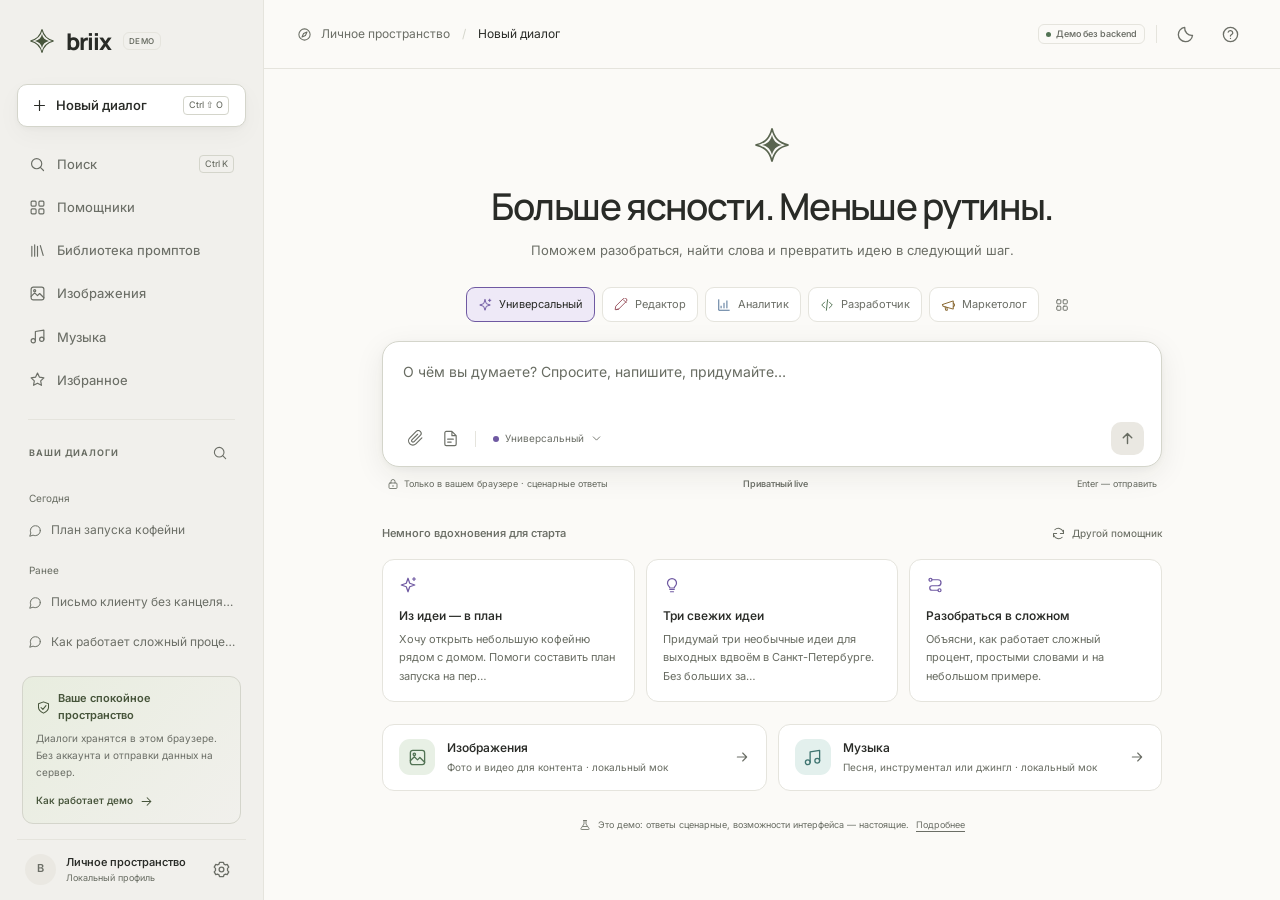
==== commit ba91b8ec: "feat: музыка и чат на приватной шине (фаза 2, #26) - bus-live.js: общий транспорт media-bff (health," ====
--- a/index.html
+++ b/index.html
@@ -11,6 +11,7 @@
   <link rel="stylesheet" href="demo.css">
   <link rel="stylesheet" href="media.css">
   <link rel="stylesheet" href="music.css">
+  <link rel="stylesheet" href="live.css">
   <script>
     document.documentElement.classList.add('js');
     try {
@@ -41,6 +42,9 @@
   <script src="media.js"></script>
   <script src="music.js"></script>
   <script src="media-live.js"></script>
+  <script src="bus-live.js"></script>
+  <script src="music-live.js"></script>
+  <script src="chat-live.js"></script>
   <script src="demo.js"></script>
 </body>
 </html>
--- a/live.css
+++ b/live.css
@@ -0,0 +1,30 @@
+/* Private live mode: scoped additions for music and chat. Tokens only, no new palette. */
+.music-heading-actions { display: flex; align-items: center; gap: 8px; flex-shrink: 0; }
+.music-live-toggle { font-size: 11px; }
+.music-live-toggle.active { background: var(--accent-soft); border-color: var(--accent); color: var(--accent-ink); }
+.music-live-badge { display: inline-flex; align-items: center; gap: 5px; flex-shrink: 0; background: var(--accent-soft); color: var(--accent-ink); border-color: var(--accent); }
+.music-live-badge .icon { width: 12px; height: 12px; }
+.music-unavailable { display: flex; gap: 10px; align-items: flex-start; padding: 13px 15px; margin-bottom: 14px; border: 1px solid var(--line-strong); border-left: 3px solid var(--warning); border-radius: 10px; background: var(--warning-soft); }
+.music-unavailable > .icon { width: 17px; height: 17px; color: var(--warning); margin-top: 2px; }
+.music-unavailable strong { display: block; font-size: 12px; margin-bottom: 4px; color: var(--ink); }
+.music-unavailable p { margin: 0; color: var(--muted); font-size: 10px; line-height: 1.75; }
+.music-unavailable code { font-family: var(--mono); font-size: 10px; color: var(--ink); }
+.music-provenance { padding: 13px 15px; margin-bottom: 16px; border: 1px solid var(--line); border-radius: 10px; background: var(--surface-2); }
+.music-provenance dl { display: grid; grid-template-columns: repeat(auto-fit, minmax(110px, 1fr)); gap: 10px; margin: 9px 0 0; }
+.music-provenance dt { color: var(--faint); font-size: 9px; }
+.music-provenance dd { margin: 2px 0 0; font-size: 11px; color: var(--ink); font-variant-numeric: tabular-nums; }
+.music-provenance-note { display: flex; gap: 7px; align-items: flex-start; margin: 11px 0 0; color: var(--faint); font-size: 9px; line-height: 1.7; }
+.music-provenance-note .icon { width: 13px; height: 13px; color: var(--accent); margin-top: 1px; }
+.chat-live-toggle { font-size: 9px; color: var(--muted); padding: 0; white-space: nowrap; }
+.chat-live-toggle.active { color: var(--accent-ink); font-weight: 600; }
+.chat-live-badge { background: var(--accent-soft); color: var(--accent-ink); border-color: var(--accent); }
+.chat-live-provenance { margin-top: 8px; color: var(--faint); font-size: 9px; font-variant-numeric: tabular-nums; }
+#chat-live-banner { margin-bottom: 16px; }
+@media (max-width: 800px) {
+  .music-heading-actions { width: 100%; }
+  .music-heading-actions .btn { flex: 1; justify-content: center; }
+}
+@media (max-width: 540px) {
+  .music-heading-actions { flex-direction: column; align-items: stretch; }
+  .composer-context .chat-live-toggle { align-self: flex-start; }
+}
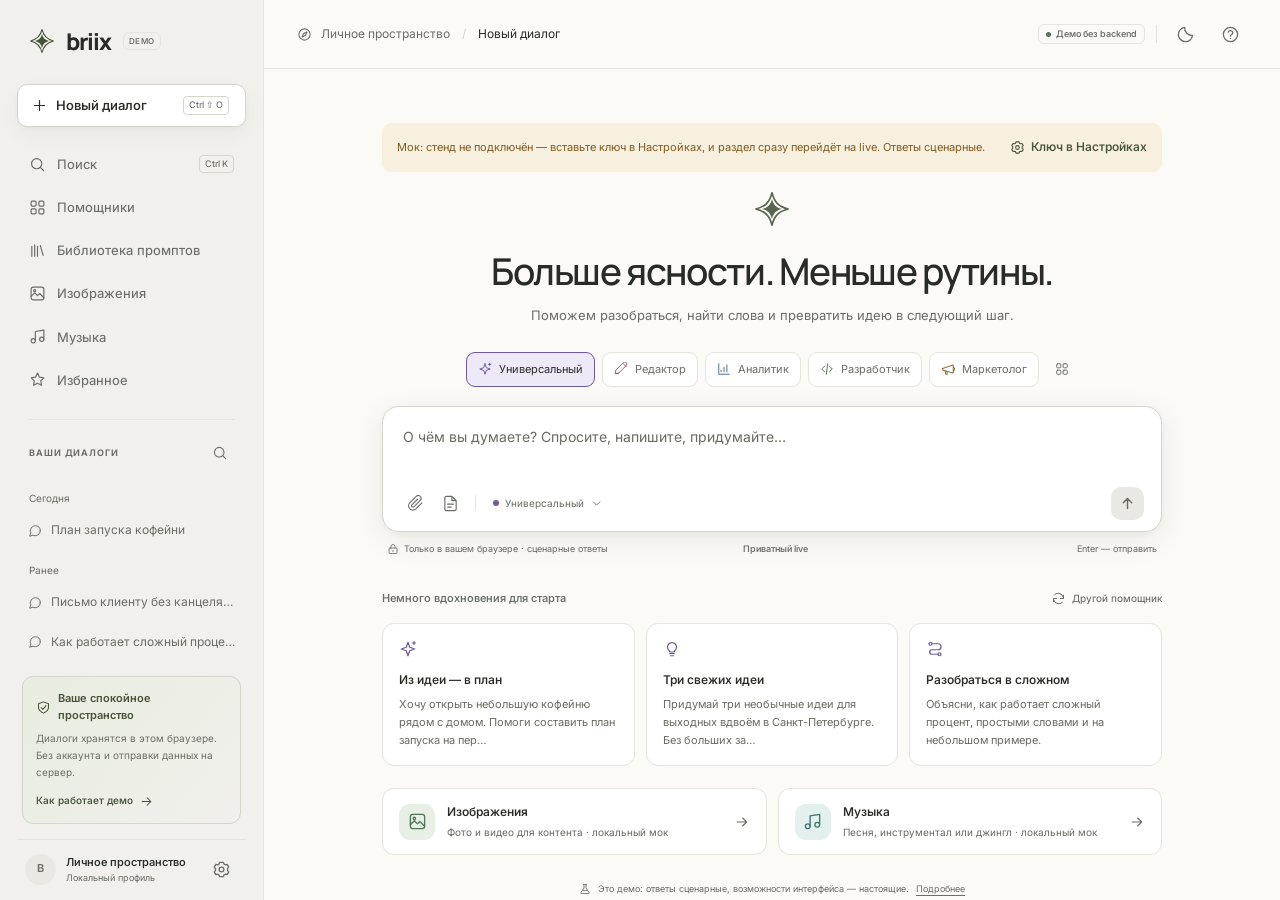
==== commit 7eb9faa8: "Фаза 3, п.3 и п.4: галерея готовых генераций стенда + живое ожидание Галерея (п.3): модуль showcase." ====
--- a/index.html
+++ b/index.html
@@ -39,6 +39,9 @@
   <input type="file" id="import-input" accept=".json,application/json" hidden>
   <noscript><div class="noscript">Для интерактивного демо нужен JavaScript. Всё работает локально, без регистрации и отправки данных на сервер.</div></noscript>
   <script src="demo-data.js"></script>
+  <script src="wait-phrases.js"></script>
+  <script src="wait-ui.js"></script>
+  <script src="showcase.js"></script>
   <script src="media.js"></script>
   <script src="music.js"></script>
   <script src="media-live.js"></script>
--- a/live.css
+++ b/live.css
@@ -28,3 +28,99 @@
   .music-heading-actions { flex-direction: column; align-items: stretch; }
   .composer-context .chat-live-toggle { align-self: flex-start; }
 }
+
+/* Wave A: three music routes, lyrics input, content-policy refusal. */
+.music-vocal-modes { display: grid; grid-template-columns: repeat(auto-fit, minmax(150px, 1fr)); gap: 8px; }
+.music-vocal-mode { display: flex; flex-direction: column; gap: 3px; text-align: left; padding: 11px 13px; border: 1px solid var(--line-strong); border-radius: 10px; background: var(--surface); color: var(--ink); cursor: pointer; font: inherit; }
+.music-vocal-mode:hover { border-color: var(--accent); }
+.music-vocal-mode.active { border-color: var(--accent); background: var(--accent-soft); }
+.music-vocal-mode strong { font-size: 12px; }
+.music-vocal-mode span { font-size: 10px; color: var(--muted); }
+.music-vocal-mode small { font-size: 9px; color: var(--faint); font-variant-numeric: tabular-nums; }
+.music-vocal-mode.unavailable small { color: var(--warning); }
+.music-mode-timing { display: flex; gap: 6px; align-items: flex-start; margin: 8px 0 0; font-size: 9px; line-height: 1.7; color: var(--faint); }
+.music-mode-timing .icon { width: 12px; height: 12px; margin-top: 1px; flex-shrink: 0; }
+.music-lyrics { font-family: var(--mono); font-size: 11px; line-height: 1.8; resize: vertical; min-height: 110px; }
+.music-lyrics[aria-invalid="true"] { border-color: var(--danger); }
+.music-lyric-tools { display: flex; flex-wrap: wrap; align-items: center; gap: 6px; margin: -6px 0 14px; font-size: 9px; }
+.music-tag-btn { font-family: var(--mono); font-size: 9px; padding: 3px 7px; border: 1px solid var(--line-strong); border-radius: 999px; background: var(--surface-2); color: var(--muted); cursor: pointer; }
+.music-tag-btn:hover { border-color: var(--accent); color: var(--accent-ink); }
+.music-lyrics-count { margin-left: auto; color: var(--faint); font-variant-numeric: tabular-nums; }
+.music-lyrics-view { white-space: pre-wrap; font-family: var(--mono); font-size: 10px; line-height: 1.8; color: var(--muted); }
+.music-refusal, .media-refusal { display: flex; gap: 10px; align-items: flex-start; padding: 13px 15px; margin: 0 0 14px; border: 1px solid var(--line-strong); border-left: 3px solid var(--accent); border-radius: 10px; background: var(--surface-2); }
+.music-refusal > .icon, .media-refusal > .icon { width: 17px; height: 17px; color: var(--accent); margin-top: 2px; flex-shrink: 0; }
+.music-refusal strong, .media-refusal strong { display: block; font-size: 12px; margin-bottom: 4px; }
+.music-refusal p, .media-refusal p { margin: 0 0 9px; color: var(--muted); font-size: 10px; line-height: 1.75; }
+.music-cover-row { display: flex; gap: 12px; align-items: center; margin-bottom: 14px; }
+.music-cover-fallback { width: 62px; height: 62px; flex-shrink: 0; border-radius: 10px; border: 1px solid var(--line-strong); background: var(--surface-2); display: flex; flex-direction: column; align-items: center; justify-content: center; gap: 3px; color: var(--faint); }
+.music-cover-fallback .icon { width: 20px; height: 20px; }
+.music-cover-fallback span { font-size: 8px; letter-spacing: .12em; }
+.music-cover-note { margin: 0; font-size: 9px; line-height: 1.75; color: var(--faint); }
+.chat-policy-note { display: flex; gap: 6px; align-items: center; color: var(--muted); }
+@media (max-width: 540px) {
+  .music-vocal-modes { grid-template-columns: 1fr; }
+  .music-cover-row { align-items: flex-start; }
+}
+.music-lyrics-block { margin: 0 0 14px; border: 1px solid var(--line); border-radius: 10px; background: var(--surface-2); padding: 10px 13px; }
+.music-lyrics-block summary { cursor: pointer; font-size: 11px; color: var(--ink); }
+.music-lyrics-block p { margin: 9px 0 0; }
+
+/* Фаза 3, п.1: один ключ на все разделы, режим всегда виден. */
+.live-mode-banner { display: flex; flex-wrap: wrap; align-items: center; gap: 10px; justify-content: space-between; }
+.live-mode-banner [data-live-settings] { flex-shrink: 0; }
+.stand-key-row { align-items: flex-start; }
+.stand-key-controls { display: flex; gap: 8px; align-items: center; flex-wrap: wrap; }
+.stand-key-controls input { min-width: 240px; font-family: var(--mono); font-size: 12px; }
+.stand-key-actions { display: flex; gap: 8px; flex-wrap: wrap; }
+#stand-server { min-width: 240px; font-family: var(--mono); font-size: 12px; }
+.stand-status { margin: 12px 0 0; padding: 10px 13px; border-radius: 10px; border: 1px solid var(--line); background: var(--surface-2); color: var(--muted); font-size: 11px; line-height: 1.7; }
+.stand-status[data-state="ok"] { border-color: var(--accent); color: var(--accent-ink); background: var(--accent-soft); }
+.stand-status[data-state="error"] { border-color: var(--warning); color: var(--ink); background: var(--warning-soft); }
+@media (max-width: 640px) {
+  .stand-key-controls, .stand-key-actions { width: 100%; }
+  .stand-key-controls input, #stand-server { min-width: 0; flex: 1; width: 100%; }
+}
+
+/* Фаза 3, п.4: живое ожидание — мелкая строка под прогрессом. */
+.wait-line { margin: 6px 0 0; font-size: 10px; line-height: 1.6; color: var(--faint); min-height: 16px; }
+.media-mini-job .wait-line, .music-queue-row .wait-line { font-size: 9px; }
+.message .wait-line { margin-top: 8px; }
+@media (prefers-reduced-motion: reduce) { .wait-line { transition: none; } }
+
+/* Фаза 3, п.3: галерея сохранённых результатов стенда. */
+.showcase-intro { display: flex; gap: 14px; align-items: flex-start; justify-content: space-between; margin-bottom: 16px; }
+.showcase-intro h2 { margin: 0 0 6px; font-size: 15px; }
+.showcase-intro p { margin: 0; color: var(--muted); font-size: 11px; line-height: 1.75; max-width: 70ch; }
+.showcase-badge { flex-shrink: 0; background: var(--surface-2); }
+.showcase-grid { display: grid; grid-template-columns: repeat(auto-fill, minmax(300px, 1fr)); gap: 14px; }
+.showcase-grid-images { grid-template-columns: repeat(auto-fill, minmax(240px, 1fr)); }
+.showcase-card { display: flex; gap: 12px; padding: 13px; border: 1px solid var(--line); border-radius: 12px; background: var(--surface); }
+.showcase-card.playing { border-color: var(--accent); }
+.showcase-card-image { flex-direction: column; gap: 10px; }
+.showcase-cover { width: 72px; height: 72px; flex-shrink: 0; border-radius: 10px; overflow: hidden; border: 1px solid var(--line-strong); background: var(--surface-2); }
+.showcase-cover img { width: 100%; height: 100%; object-fit: cover; display: block; }
+.showcase-cover-fallback { display: flex; flex-direction: column; align-items: center; justify-content: center; gap: 4px; height: 100%; color: var(--faint); }
+.showcase-cover-fallback small { font-size: 8px; letter-spacing: .12em; }
+.showcase-image img { width: 100%; border-radius: 10px; display: block; }
+.showcase-body { min-width: 0; flex: 1; }
+.showcase-body > strong { display: block; font-size: 13px; margin-bottom: 6px; }
+.showcase-meta { display: flex; flex-wrap: wrap; gap: 8px; align-items: center; margin: 0 0 10px; color: var(--faint); font-size: 10px; font-variant-numeric: tabular-nums; }
+.showcase-actions { display: flex; flex-wrap: wrap; gap: 6px; }
+.showcase-progress { height: 3px; border-radius: 999px; background: var(--line); margin-top: 10px; overflow: hidden; }
+.showcase-progress span { display: block; height: 100%; width: 0; background: var(--accent); }
+.showcase-lyrics { margin-top: 10px; padding: 10px 12px; border-radius: 10px; background: var(--surface-2); border: 1px solid var(--line); }
+.showcase-lyrics-text { margin: 0; white-space: pre-wrap; font-family: var(--mono); font-size: 10px; line-height: 1.8; color: var(--ink); }
+.showcase-lyrics-source, .showcase-lyrics-empty { display: block; margin: 8px 0 0; color: var(--faint); font-size: 9px; line-height: 1.7; }
+.showcase-prompt { margin-top: 10px; }
+.showcase-prompt summary { cursor: pointer; font-size: 10px; color: var(--muted); }
+.showcase-prompt p { margin: 8px 0; font-size: 10px; line-height: 1.75; color: var(--muted); }
+.showcase-prompt dl { display: grid; grid-template-columns: auto 1fr; gap: 4px 10px; margin: 0; font-size: 9px; }
+.showcase-prompt dt { color: var(--faint); }
+.showcase-prompt dd { margin: 0; color: var(--muted); }
+.showcase-prompt code, .showcase-note code, .media-queue-empty code { font-family: var(--mono); font-size: 9px; }
+.showcase-note { display: flex; gap: 7px; align-items: flex-start; margin: 16px 0 0; color: var(--faint); font-size: 9px; line-height: 1.7; }
+.showcase-note .icon { width: 13px; height: 13px; flex-shrink: 0; margin-top: 1px; }
+@media (max-width: 540px) {
+  .showcase-intro { flex-direction: column; }
+  .showcase-grid { grid-template-columns: 1fr; }
+}
